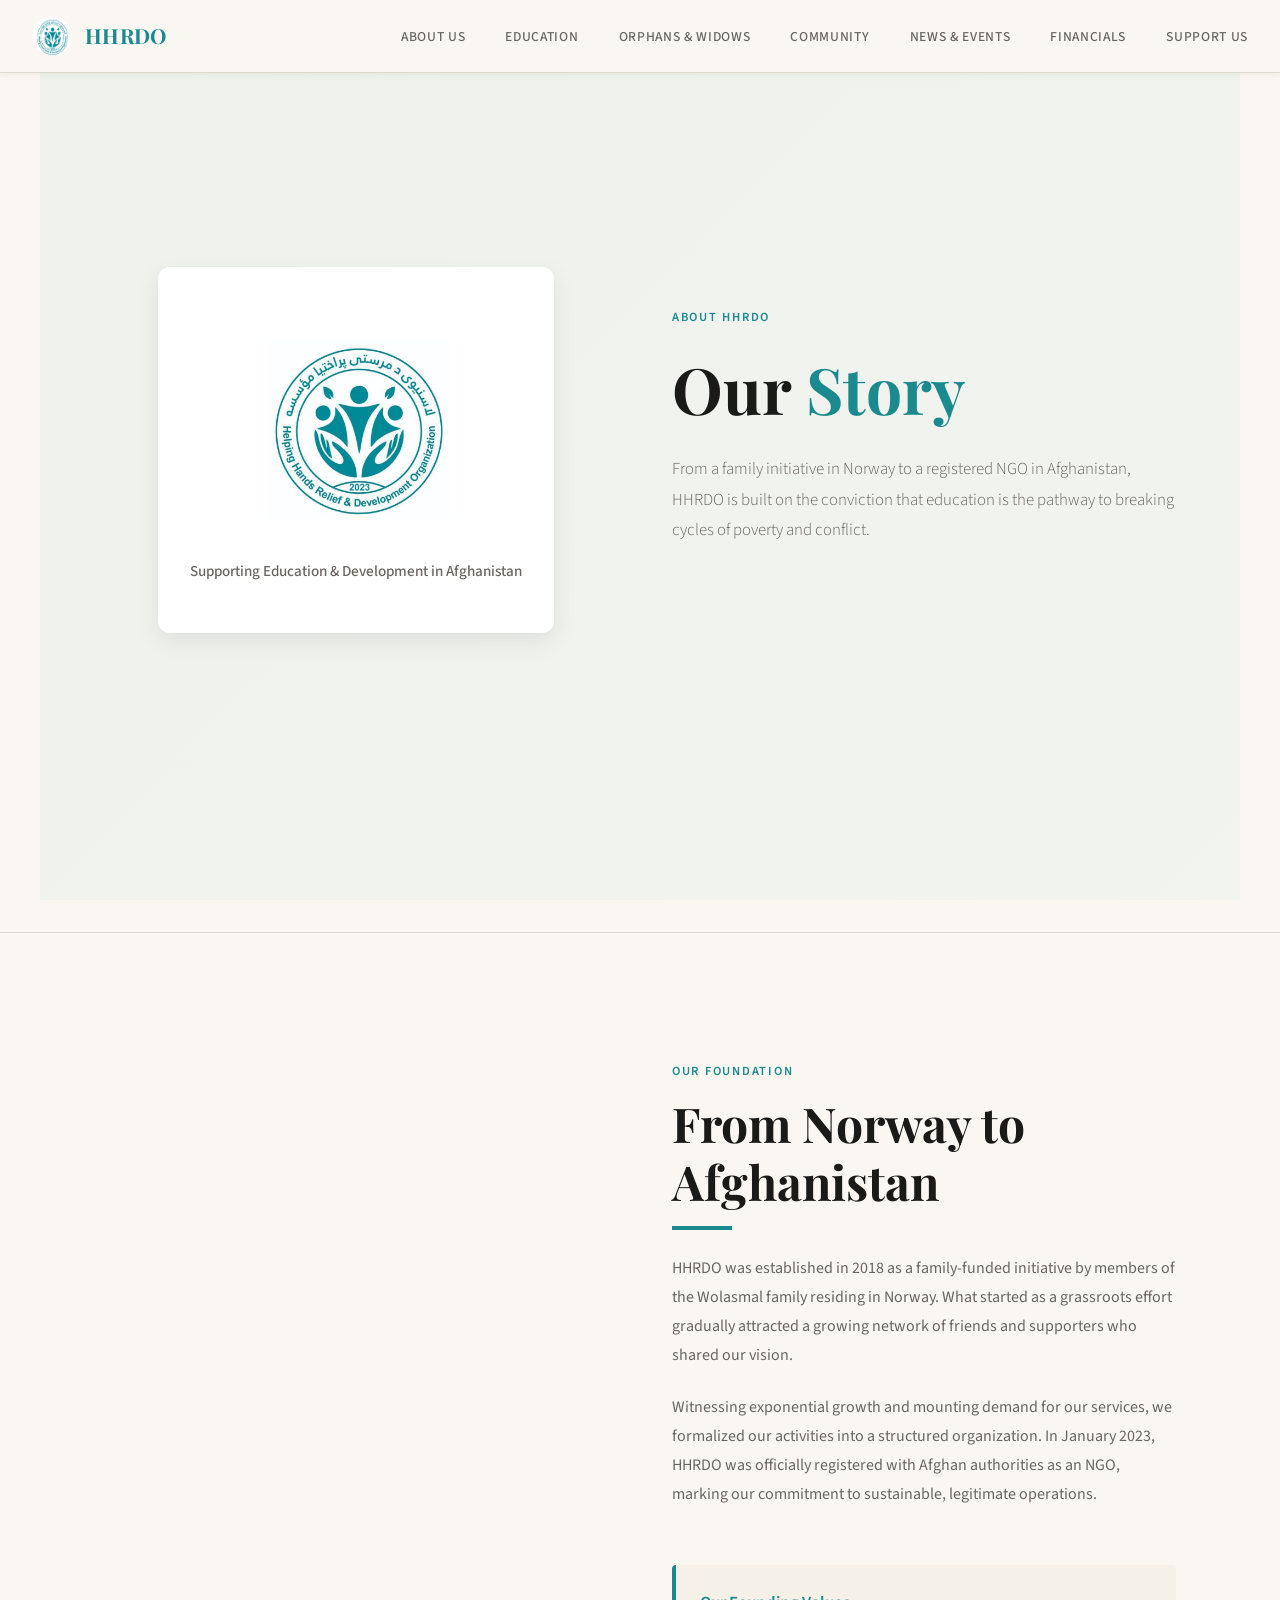
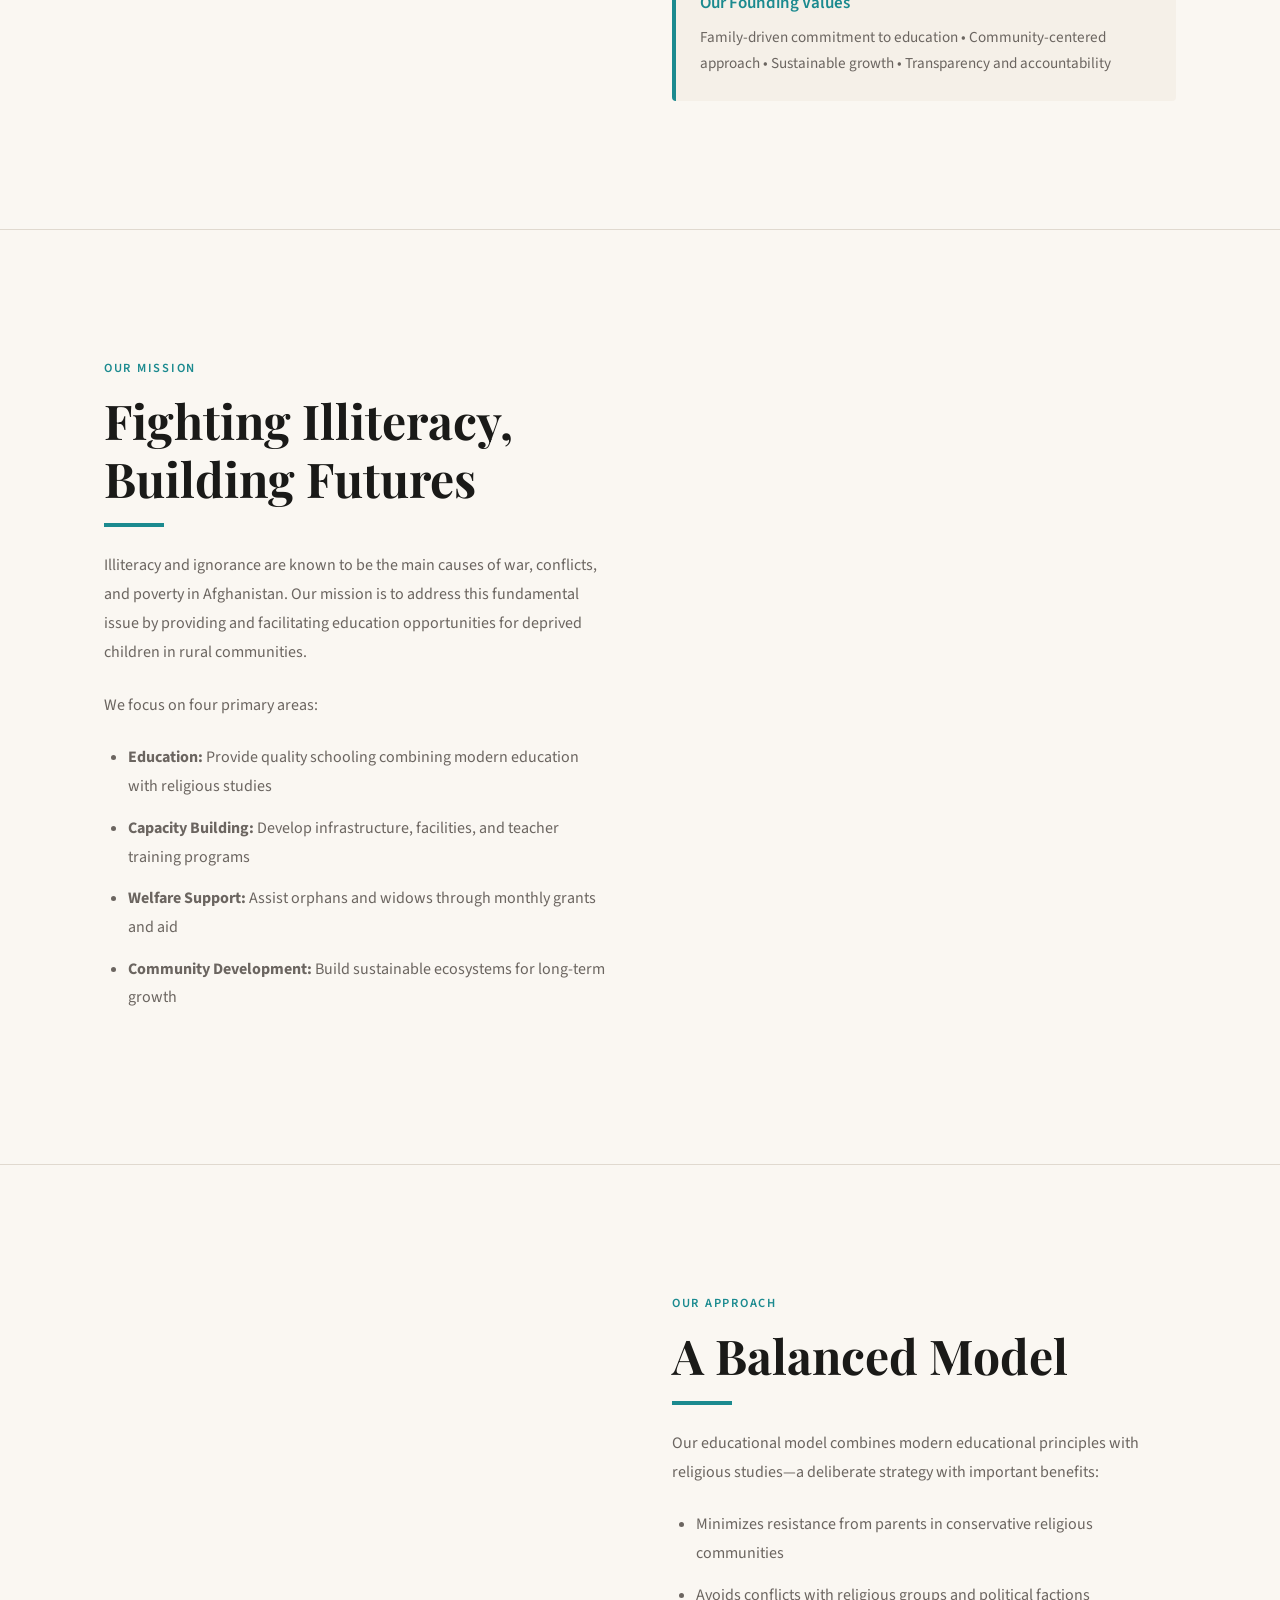
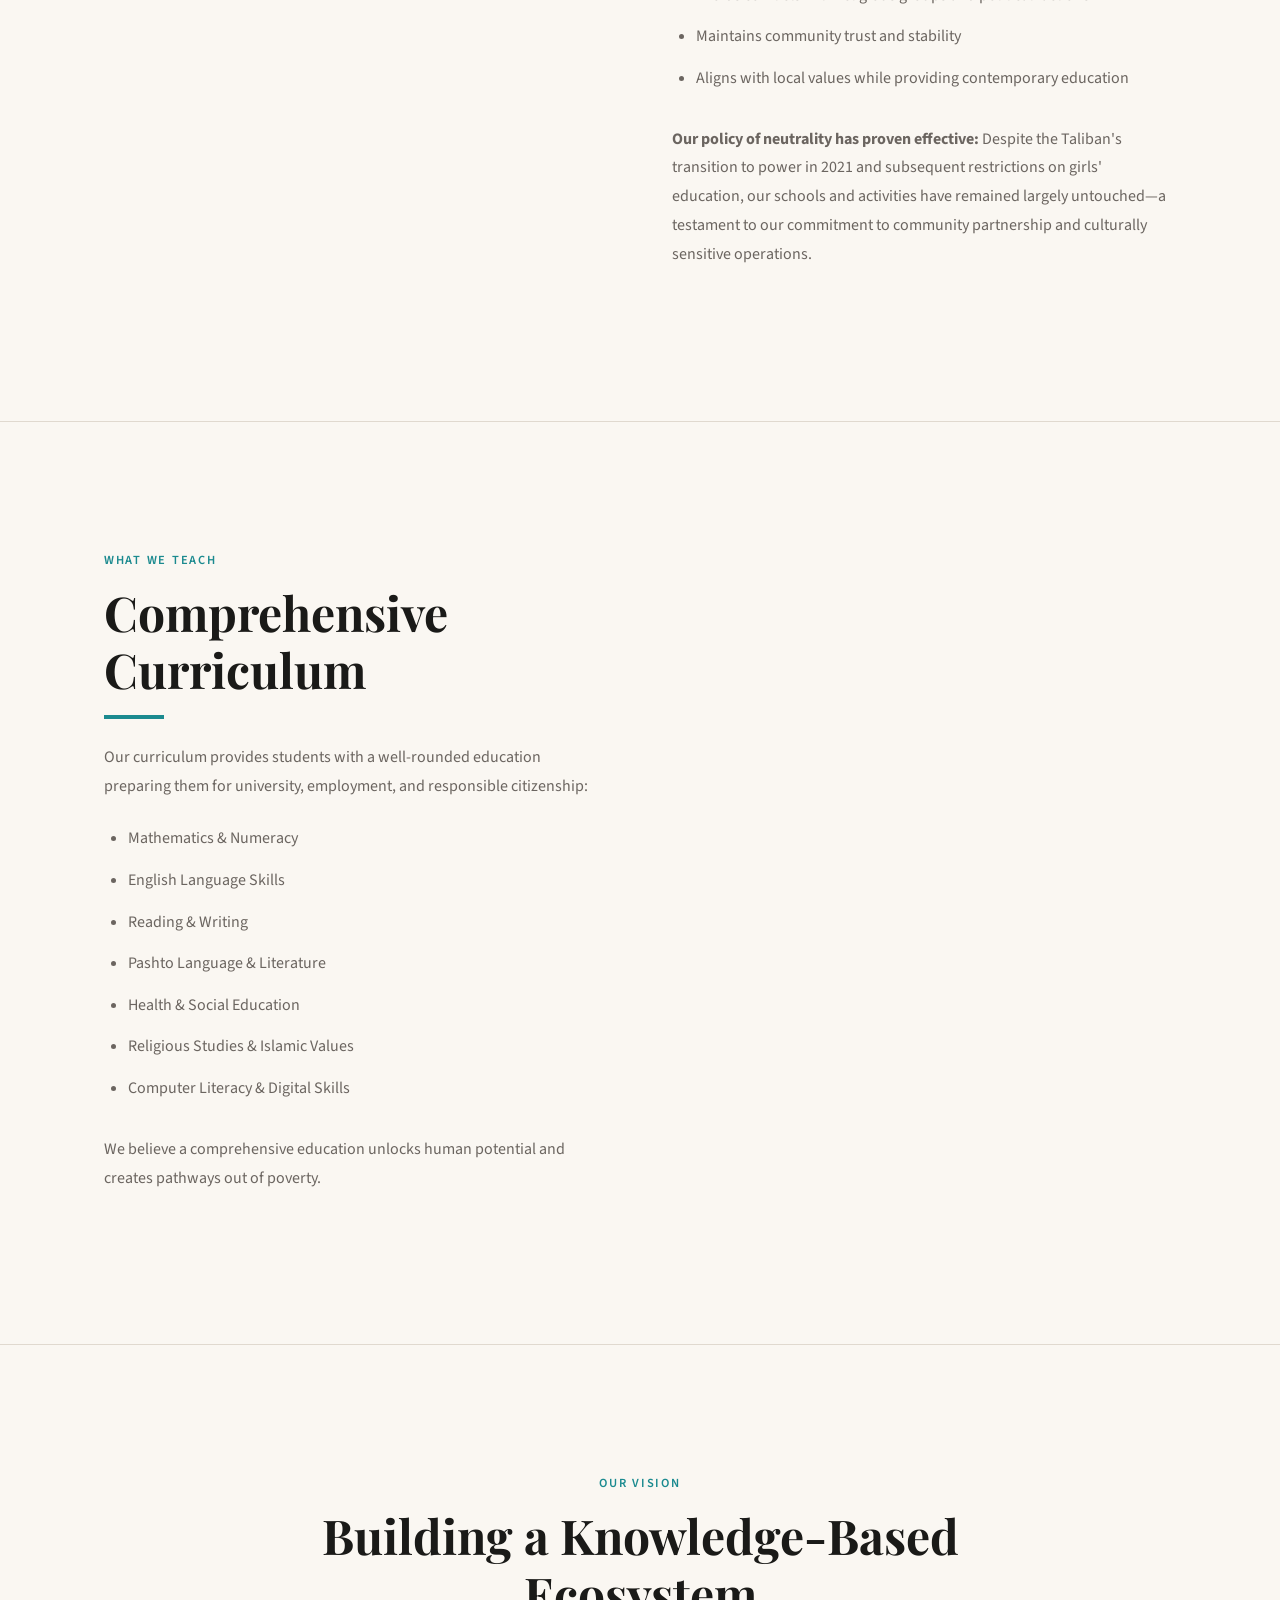
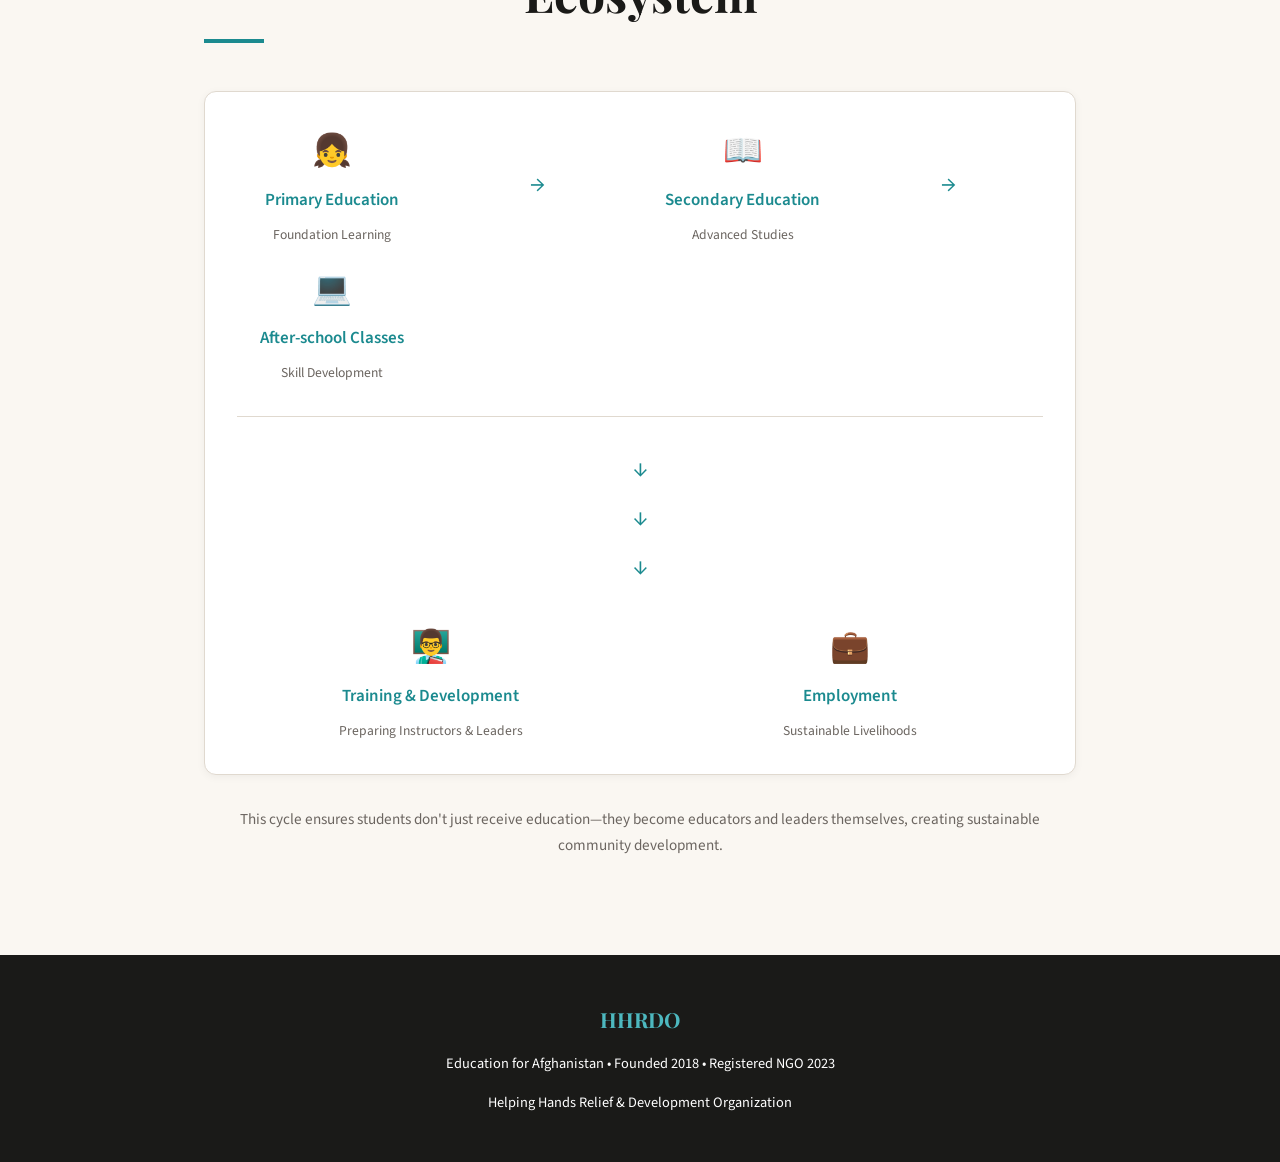
==== about.html @ 04d2e7b1 "Complete HHRDO website: 7 pages, responsive design, teal branding - Multi-page website with 8 HTML p" ====
<!DOCTYPE html>
<html lang="en">
<head>
  <meta charset="UTF-8">
  <meta name="viewport" content="width=device-width, initial-scale=1.0">
  <title>About Us - HHRDO</title>
  <link rel="preconnect" href="https://fonts.googleapis.com">
  <link href="https://fonts.googleapis.com/css2?family=Playfair+Display:wght@400;600;700&family=Source+Sans+3:wght@300;400;500;600&display=swap" rel="stylesheet">
  <link rel="stylesheet" href="css/style.css">
</head>
<body>

  <!-- NAVIGATION -->
  <nav>
    <a href="index.html" class="nav-logo">
      <img src="logo.png" alt="HHRDO Logo">
      <span>HHRDO</span>
    </a>
    <ul class="nav-menu">
      <li><a href="about.html">About Us</a></li>
      <li><a href="education.html">Education</a></li>
      <li><a href="orphans.html">Orphans & Widows</a></li>
      <li><a href="community.html">Community</a></li>
      <li><a href="news.html">News & Events</a></li>
      <li><a href="financials.html">Financials</a></li>
      <li><a href="support.html">Support Us</a></li>
    </ul>
    <button class="hamburger">
      <span></span>
      <span></span>
      <span></span>
    </button>
  </nav>

  <!-- HERO -->
  <section class="hero" style="padding-top: 80px;">
    <div class="hero-text">
      <p class="hero-eyebrow">About HHRDO</p>
      <h1 class="hero-title">Our <span>Story</span></h1>
      <p class="hero-desc">From a family initiative in Norway to a registered NGO in Afghanistan, HHRDO is built on the conviction that education is the pathway to breaking cycles of poverty and conflict.</p>
    </div>
    <div class="hero-image">
      <div class="hero-placeholder">
        <div class="logo-display">
          <img src="logo.png" alt="HHRDO Logo">
        </div>
        <p>Supporting Education & Development in Afghanistan</p>
      </div>
    </div>
  </section>

  <hr class="divider">

  <!-- FOUNDING -->
  <section>
    <div class="hero-text">
      <p class="section-label">Our Foundation</p>
      <h2 class="section-title">From Norway to Afghanistan</h2>
      <p class="section-body">
        HHRDO was established in 2018 as a family-funded initiative by members of the Wolasmal family residing in Norway. What started as a grassroots effort gradually attracted a growing network of friends and supporters who shared our vision.
      </p>
      <p class="section-body">
        Witnessing exponential growth and mounting demand for our services, we formalized our activities into a structured organization. In January 2023, HHRDO was officially registered with Afghan authorities as an NGO, marking our commitment to sustainable, legitimate operations.
      </p>
      <div style="margin-top: 2rem; padding: 1.5rem; background: var(--sand); border-left: 4px solid var(--teal); border-radius: 4px;">
        <p style="font-weight: 600; color: var(--teal); margin-bottom: 0.5rem;">Our Founding Values</p>
        <p style="font-size: 0.95rem; color: var(--muted);">Family-driven commitment to education • Community-centered approach • Sustainable growth • Transparency and accountability</p>
      </div>
    </div>
    <div></div>
  </section>

  <hr class="divider">

  <!-- MISSION -->
  <section>
    <div></div>
    <div>
      <p class="section-label">Our Mission</p>
      <h2 class="section-title">Fighting Illiteracy, Building Futures</h2>
      <p class="section-body">
        Illiteracy and ignorance are known to be the main causes of war, conflicts, and poverty in Afghanistan. Our mission is to address this fundamental issue by providing and facilitating education opportunities for deprived children in rural communities.
      </p>
      <p class="section-body">
        We focus on four primary areas:
      </p>
      <ul class="section-body">
        <li><strong>Education:</strong> Provide quality schooling combining modern education with religious studies</li>
        <li><strong>Capacity Building:</strong> Develop infrastructure, facilities, and teacher training programs</li>
        <li><strong>Welfare Support:</strong> Assist orphans and widows through monthly grants and aid</li>
        <li><strong>Community Development:</strong> Build sustainable ecosystems for long-term growth</li>
      </ul>
    </div>
  </section>

  <hr class="divider">

  <!-- EDUCATIONAL MODEL -->
  <section>
    <div>
      <p class="section-label">Our Approach</p>
      <h2 class="section-title">A Balanced Model</h2>
      <p class="section-body">
        Our educational model combines modern educational principles with religious studies—a deliberate strategy with important benefits:
      </p>
      <ul class="section-body">
        <li>Minimizes resistance from parents in conservative religious communities</li>
        <li>Avoids conflicts with religious groups and political factions</li>
        <li>Maintains community trust and stability</li>
        <li>Aligns with local values while providing contemporary education</li>
      </ul>
      <p class="section-body" style="margin-top: 2rem;">
        <strong>Our policy of neutrality has proven effective:</strong> Despite the Taliban's transition to power in 2021 and subsequent restrictions on girls' education, our schools and activities have remained largely untouched—a testament to our commitment to community partnership and culturally sensitive operations.
      </p>
    </div>
    <div></div>
  </section>

  <hr class="divider">

  <!-- CURRICULUM -->
  <section>
    <div></div>
    <div>
      <p class="section-label">What We Teach</p>
      <h2 class="section-title">Comprehensive Curriculum</h2>
      <p class="section-body">
        Our curriculum provides students with a well-rounded education preparing them for university, employment, and responsible citizenship:
      </p>
      <ul class="section-body">
        <li>Mathematics & Numeracy</li>
        <li>English Language Skills</li>
        <li>Reading & Writing</li>
        <li>Pashto Language & Literature</li>
        <li>Health & Social Education</li>
        <li>Religious Studies & Islamic Values</li>
        <li>Computer Literacy & Digital Skills</li>
      </ul>
      <p class="section-body" style="margin-top: 2rem;">
        We believe a comprehensive education unlocks human potential and creates pathways out of poverty.
      </p>
    </div>
  </section>

  <hr class="divider">

  <!-- KNOWLEDGE-BASED ECOSYSTEM -->
  <section style="display: block; padding: 6rem 4rem; max-width: 1000px; margin: 0 auto;">
    <div style="text-align: center; margin-bottom: 3rem;">
      <p class="section-label text-center">Our Vision</p>
      <h2 class="section-title text-center">Building a Knowledge-Based Ecosystem</h2>
    </div>
    <div style="background: white; padding: 2rem; border-radius: 12px; border: 1px solid var(--line); box-shadow: 0 2px 8px rgba(0,0,0,0.05);">
      <div style="display: grid; grid-template-columns: repeat(auto-fit, minmax(160px, 1fr)); gap: 1rem; text-align: center;">
        <div>
          <div style="font-size: 2rem; margin-bottom: 0.5rem;">👧</div>
          <div style="font-weight: 600; color: var(--teal); margin-bottom: 0.5rem;">Primary Education</div>
          <div style="font-size: 0.85rem; color: var(--muted);">Foundation Learning</div>
        </div>
        <div style="display: flex; align-items: center; justify-content: center; font-size: 1.5rem; color: var(--teal);">→</div>
        <div>
          <div style="font-size: 2rem; margin-bottom: 0.5rem;">📖</div>
          <div style="font-weight: 600; color: var(--teal); margin-bottom: 0.5rem;">Secondary Education</div>
          <div style="font-size: 0.85rem; color: var(--muted);">Advanced Studies</div>
        </div>
        <div style="display: flex; align-items: center; justify-content: center; font-size: 1.5rem; color: var(--teal);">→</div>
        <div>
          <div style="font-size: 2rem; margin-bottom: 0.5rem;">💻</div>
          <div style="font-weight: 600; color: var(--teal); margin-bottom: 0.5rem;">After-school Classes</div>
          <div style="font-size: 0.85rem; color: var(--muted);">Skill Development</div>
        </div>
      </div>
      <div style="text-align: center; margin-top: 2rem; padding-top: 2rem; border-top: 1px solid var(--line);">
        <div style="display: inline-block;">
          <div style="font-size: 1.5rem; color: var(--teal);">↓</div>
          <div style="font-size: 1.5rem; margin-top: 0.5rem; color: var(--teal);">↓</div>
          <div style="font-size: 1.5rem; margin-top: 0.5rem; color: var(--teal);">↓</div>
        </div>
      </div>
      <div style="display: grid; grid-template-columns: 1fr 1fr; gap: 2rem; margin-top: 2rem;">
        <div style="text-align: center;">
          <div style="font-size: 2rem; margin-bottom: 0.5rem;">👨‍🏫</div>
          <div style="font-weight: 600; color: var(--teal); margin-bottom: 0.5rem;">Training & Development</div>
          <div style="font-size: 0.85rem; color: var(--muted);">Preparing Instructors & Leaders</div>
        </div>
        <div style="text-align: center;">
          <div style="font-size: 2rem; margin-bottom: 0.5rem;">💼</div>
          <div style="font-weight: 600; color: var(--teal); margin-bottom: 0.5rem;">Employment</div>
          <div style="font-size: 0.85rem; color: var(--muted);">Sustainable Livelihoods</div>
        </div>
      </div>
    </div>
    <p style="text-align: center; margin-top: 2rem; color: var(--muted); font-size: 0.95rem;">
      This cycle ensures students don't just receive education—they become educators and leaders themselves, creating sustainable community development.
    </p>
  </section>

  <!-- FOOTER -->
  <footer>
    <span class="footer-logo">HHRDO</span>
    <span>Education for Afghanistan • Founded 2018 • Registered NGO 2023</span>
    <span>Helping Hands Relief & Development Organization</span>
  </footer>

  <script src="js/main.js"></script>

</body>
</html>
---- css/style.css ----
*, *::before, *::after {
  box-sizing: border-box;
  margin: 0;
  padding: 0;
}

:root {
  --teal: #1b8a8f;
  --light-teal: #4db8bf;
  --cream: #faf7f2;
  --sand: #f5f0e8;
  --ink: #1a1a18;
  --muted: #6b6560;
  --line: #e0d9cf;
}

html {
  scroll-behavior: smooth;
}

body {
  font-family: 'Source Sans 3', sans-serif;
  background: var(--cream);
  color: var(--ink);
  font-size: 17px;
  line-height: 1.7;
}

/* ════════════════════════════════════════ NAV ════════════════════════════════════════ */
nav {
  position: fixed;
  top: 0;
  left: 0;
  right: 0;
  z-index: 100;
  display: flex;
  justify-content: space-between;
  align-items: center;
  padding: 1rem 2rem;
  background: rgba(250, 247, 242, 0.98);
  backdrop-filter: blur(8px);
  border-bottom: 1px solid var(--line);
  box-shadow: 0 2px 8px rgba(0, 0, 0, 0.05);
}

.nav-logo {
  display: flex;
  align-items: center;
  gap: 0.8rem;
  font-family: 'Playfair Display', serif;
  font-size: 1.3rem;
  font-weight: 700;
  letter-spacing: 0.02em;
  color: var(--teal);
  text-decoration: none;
}

.nav-logo img {
  width: 40px;
  height: 40px;
  border-radius: 50%;
}

.nav-menu {
  display: flex;
  gap: 2.5rem;
  list-style: none;
  align-items: center;
}

.nav-menu a {
  font-size: 0.85rem;
  font-weight: 500;
  letter-spacing: 0.05em;
  text-transform: uppercase;
  color: var(--muted);
  text-decoration: none;
  transition: color 0.3s ease;
  position: relative;
}

.nav-menu a:hover,
.nav-menu a.active {
  color: var(--teal);
}

.nav-menu a::after {
  content: '';
  position: absolute;
  bottom: -4px;
  left: 0;
  width: 0;
  height: 2px;
  background: var(--teal);
  transition: width 0.3s ease;
}

.nav-menu a:hover::after,
.nav-menu a.active::after {
  width: 100%;
}

.hamburger {
  display: none;
  flex-direction: column;
  gap: 6px;
  cursor: pointer;
  background: none;
  border: none;
}

.hamburger span {
  width: 24px;
  height: 2px;
  background: var(--ink);
  transition: all 0.3s ease;
}

.hamburger.active span:nth-child(1) {
  transform: rotate(45deg) translate(10px, 10px);
}

.hamburger.active span:nth-child(2) {
  opacity: 0;
}

.hamburger.active span:nth-child(3) {
  transform: rotate(-45deg) translate(7px, -7px);
}

/* ════════════════════════════════════════ HERO ════════════════════════════════════════ */
.hero {
  min-height: 100vh;
  display: grid;
  grid-template-columns: 1fr 1fr;
  padding-top: 80px;
  background: linear-gradient(135deg, rgba(27, 138, 143, 0.05) 0%, rgba(77, 184, 191, 0.05) 100%);
  align-items: center;
  gap: 4rem;
  padding: 80px 4rem;
}

.hero-text {
  display: flex;
  flex-direction: column;
  justify-content: center;
  animation: fadeUp 0.8s ease both;
}

.hero-eyebrow {
  font-size: 0.78rem;
  font-weight: 600;
  letter-spacing: 0.14em;
  text-transform: uppercase;
  color: var(--teal);
  margin-bottom: 1.5rem;
}

.hero-title {
  font-family: 'Playfair Display', serif;
  font-size: clamp(2.4rem, 5vw, 4rem);
  line-height: 1.15;
  font-weight: 700;
  margin-bottom: 1.8rem;
  color: var(--ink);
}

.hero-title span {
  color: var(--teal);
}

.hero-desc {
  font-size: 1.05rem;
  color: var(--muted);
  max-width: 550px;
  margin-bottom: 3rem;
  font-weight: 300;
  line-height: 1.8;
}

.hero-stats {
  display: flex;
  gap: 3rem;
  flex-wrap: wrap;
}

.stat-item {
  display: flex;
  flex-direction: column;
  gap: 0.5rem;
}

.stat-num {
  font-size: 2.2rem;
  font-weight: 700;
  color: var(--teal);
  font-family: 'Playfair Display', serif;
}

.stat-label {
  font-size: 0.85rem;
  font-weight: 500;
  text-transform: uppercase;
  letter-spacing: 0.05em;
  color: var(--muted);
}

.hero-image {
  display: flex;
  flex-direction: column;
  align-items: center;
  justify-content: center;
  gap: 2rem;
  position: relative;
}

.hero-placeholder {
  background: white;
  border-radius: 12px;
  padding: 3rem 2rem;
  text-align: center;
  box-shadow: 0 8px 24px rgba(0, 0, 0, 0.08);
  display: flex;
  flex-direction: column;
  align-items: center;
  gap: 1.5rem;
  animation: slideUp 0.8s ease both 0.2s;
}

.logo-display {
  width: 220px;
  height: 220px;
  display: flex;
  align-items: center;
  justify-content: center;
}

.logo-display img {
  width: 100%;
  height: 100%;
  object-fit: contain;
}

.hero-placeholder p {
  color: var(--muted);
  font-size: 0.95rem;
  font-weight: 500;
}

.hero-badge {
  background: var(--teal);
  color: white;
  padding: 1.2rem 1.8rem;
  border-radius: 8px;
  text-align: center;
  font-size: 0.9rem;
  line-height: 1.6;
  max-width: 280px;
  animation: slideUp 0.8s ease both 0.4s;
}

.hero-badge strong {
  display: block;
  font-size: 1.1rem;
  margin-bottom: 0.3rem;
}

/* ════════════════════════════════════════ SECTIONS ════════════════════════════════════════ */
section {
  padding: 6rem 4rem;
  max-width: 1200px;
  margin: 0 auto;
  display: grid;
  grid-template-columns: 1fr 1fr;
  gap: 4rem;
  align-items: start;
}

section:nth-child(odd) {
  grid-template-columns: 1fr 1fr;
}

section:nth-child(even) {
  grid-template-columns: 1fr 1fr;
  direction: rtl;
}

section:nth-child(even) > * {
  direction: ltr;
}

.section-label {
  font-size: 0.78rem;
  font-weight: 600;
  letter-spacing: 0.14em;
  text-transform: uppercase;
  color: var(--teal);
  margin-bottom: 0.8rem;
}

.section-title {
  font-family: 'Playfair Display', serif;
  font-size: clamp(2rem, 4vw, 3rem);
  font-weight: 700;
  line-height: 1.2;
  margin-bottom: 1.5rem;
  color: var(--ink);
}

.section-title::after {
  content: '';
  display: block;
  width: 60px;
  height: 4px;
  background: var(--teal);
  margin-top: 1rem;
}

.section-body {
  font-size: 1rem;
  color: var(--muted);
  line-height: 1.8;
  margin-bottom: 1.5rem;
}

.section-body li {
  margin-left: 1.5rem;
  margin-bottom: 0.8rem;
}

/* ════════════════════════════════════════ CARDS ════════════════════════════════════════ */
.impact-grid {
  display: grid;
  grid-template-columns: repeat(auto-fit, minmax(280px, 1fr));
  gap: 2rem;
  margin-top: 3rem;
}

.impact-card {
  background: white;
  border-radius: 12px;
  padding: 2.5rem 2rem;
  text-align: center;
  border: 1px solid var(--line);
  transition: all 0.3s ease;
}

.impact-card:hover {
  transform: translateY(-8px);
  box-shadow: 0 12px 32px rgba(0, 0, 0, 0.12);
  border-color: var(--teal);
}

.impact-icon {
  font-size: 2.5rem;
  margin-bottom: 1rem;
  display: block;
}

.impact-number {
  font-size: 2.8rem;
  font-weight: 700;
  color: var(--teal);
  font-family: 'Playfair Display', serif;
  margin-bottom: 0.5rem;
}

.impact-title {
  font-size: 1.1rem;
  font-weight: 600;
  color: var(--ink);
  margin-bottom: 0.8rem;
}

.impact-text {
  font-size: 0.95rem;
  color: var(--muted);
  line-height: 1.7;
}

/* ════════════════════════════════════════ GALLERY ════════════════════════════════════════ */
.gallery-grid {
  display: grid;
  grid-template-columns: repeat(auto-fit, minmax(200px, 1fr));
  gap: 1.5rem;
  margin-top: 2rem;
}

.gallery-item {
  aspect-ratio: 1;
  background: linear-gradient(135deg, var(--light-teal), var(--teal));
  border-radius: 12px;
  display: flex;
  align-items: flex-end;
  justify-content: center;
  padding: 1.5rem;
  color: white;
  text-align: center;
  font-weight: 600;
  box-shadow: 0 4px 16px rgba(27, 138, 143, 0.15);
  transition: transform 0.3s ease;
  min-height: 220px;
}

.gallery-item.tall {
  grid-column: span 1;
  grid-row: span 2;
}

.gallery-item:hover {
  transform: scale(1.05);
}

/* ════════════════════════════════════════ BUTTONS ════════════════════════════════════════ */
.btn-primary,
.btn-secondary {
  display: inline-block;
  padding: 1rem 2.5rem;
  border-radius: 8px;
  font-size: 0.95rem;
  font-weight: 600;
  letter-spacing: 0.05em;
  text-transform: uppercase;
  text-decoration: none;
  transition: all 0.3s ease;
  border: 2px solid transparent;
  cursor: pointer;
  margin-right: 1rem;
  margin-top: 0.5rem;
}

.btn-primary {
  background: var(--teal);
  color: white;
}

.btn-primary:hover {
  background: #145558;
  transform: translateY(-2px);
  box-shadow: 0 8px 20px rgba(27, 138, 143, 0.3);
}

.btn-secondary {
  background: transparent;
  color: var(--teal);
  border-color: var(--teal);
}

.btn-secondary:hover {
  background: var(--teal);
  color: white;
}

/* ════════════════════════════════════════ CTA SECTION ════════════════════════════════════════ */
#cta {
  background: linear-gradient(135deg, var(--teal), var(--light-teal));
  color: white;
  padding: 4rem;
  border-radius: 16px;
  text-align: center;
  grid-column: 1 / -1;
}

#cta .section-label {
  color: rgba(255, 255, 255, 0.8);
}

#cta .section-title,
#cta .section-body {
  color: white;
}

#cta .section-title::after {
  background: rgba(255, 255, 255, 0.5);
  margin-left: auto;
  margin-right: auto;
}

#cta .btn-primary {
  background: white;
  color: var(--teal);
}

#cta .btn-primary:hover {
  background: var(--cream);
}

/* ════════════════════════════════════════ TABLE ════════════════════════════════════════ */
table {
  width: 100%;
  border-collapse: collapse;
  margin: 2rem 0;
  background: white;
  border-radius: 8px;
  overflow: hidden;
  box-shadow: 0 2px 8px rgba(0, 0, 0, 0.05);
}

thead {
  background: var(--teal);
  color: white;
}

th, td {
  padding: 1rem 1.5rem;
  text-align: left;
  border-bottom: 1px solid var(--line);
  font-size: 0.95rem;
}

thead th {
  font-weight: 600;
  border: none;
}

tbody tr:hover {
  background: var(--sand);
}

tbody tr:last-child td {
  border-bottom: none;
}

/* ════════════════════════════════════════ CHARTS ════════════════════════════════════════ */
.chart-container {
  background: white;
  padding: 2rem;
  border-radius: 12px;
  box-shadow: 0 2px 8px rgba(0, 0, 0, 0.05);
  margin: 2rem 0;
}

.pie-chart {
  width: 200px;
  height: 200px;
  border-radius: 50%;
  background: conic-gradient(
    var(--teal) 0deg 244.8deg,
    var(--light-teal) 244.8deg 366deg,
    #7cb8c3 366deg 427.2deg,
    #d4a574 427.2deg 360deg
  );
  margin: 2rem auto;
  box-shadow: 0 4px 12px rgba(0, 0, 0, 0.1);
}

.chart-legend {
  display: grid;
  grid-template-columns: repeat(auto-fit, minmax(150px, 1fr));
  gap: 1.5rem;
  margin-top: 2rem;
  font-size: 0.9rem;
}

.legend-item {
  display: flex;
  align-items: center;
  gap: 0.8rem;
}

.legend-color {
  width: 24px;
  height: 24px;
  border-radius: 4px;
}

/* ════════════════════════════════════════ FOOTER ════════════════════════════════════════ */
footer {
  background: var(--ink);
  color: white;
  padding: 3rem 2rem;
  text-align: center;
  display: flex;
  flex-direction: column;
  gap: 1rem;
  font-size: 0.9rem;
  line-height: 1.6;
}

.footer-logo {
  font-family: 'Playfair Display', serif;
  font-size: 1.3rem;
  font-weight: 700;
  color: var(--light-teal);
}

/* ════════════════════════════════════════ DIVIDER ════════════════════════════════════════ */
.divider {
  border: none;
  height: 1px;
  background: var(--line);
  margin: 2rem 0;
}

/* ════════════════════════════════════════ UTILITY ════════════════════════════════════════ */
.text-center {
  text-align: center;
}

.mt-3 {
  margin-top: 3rem;
}

/* ════════════════════════════════════════ ANIMATIONS ════════════════════════════════════════ */
@keyframes fadeUp {
  from {
    opacity: 0;
    transform: translateY(30px);
  }
  to {
    opacity: 1;
    transform: translateY(0);
  }
}

@keyframes slideUp {
  from {
    opacity: 0;
    transform: translateY(20px);
  }
  to {
    opacity: 1;
    transform: translateY(0);
  }
}

/* ════════════════════════════════════════ RESPONSIVE ════════════════════════════════════════ */
@media (max-width: 768px) {
  nav {
    padding: 1rem;
  }

  .nav-menu {
    position: absolute;
    top: 60px;
    left: 0;
    right: 0;
    flex-direction: column;
    gap: 0;
    background: white;
    border-bottom: 1px solid var(--line);
    max-height: 0;
    overflow: hidden;
    transition: max-height 0.3s ease;
    z-index: 99;
  }

  .nav-menu.active {
    max-height: 500px;
    padding: 1rem 0;
  }

  .nav-menu a {
    display: block;
    padding: 1rem 2rem;
    border-bottom: 1px solid var(--line);
  }

  .hamburger {
    display: flex;
  }

  .hero {
    grid-template-columns: 1fr;
    padding: 80px 1.5rem;
    gap: 2rem;
  }

  section {
    grid-template-columns: 1fr;
    gap: 2rem;
    padding: 3rem 1.5rem;
  }

  section:nth-child(even) {
    direction: ltr;
  }

  .section-title {
    font-size: 1.8rem;
  }

  .hero-stats {
    gap: 1.5rem;
  }

  .impact-grid {
    grid-template-columns: 1fr;
  }

  .gallery-grid {
    grid-template-columns: repeat(2, 1fr);
  }

  .gallery-item.tall {
    grid-column: span 1;
    grid-row: span 1;
  }

  table {
    font-size: 0.85rem;
  }

  th, td {
    padding: 0.8rem;
  }

  #cta {
    padding: 2rem;
  }
}

@media (max-width: 480px) {
  .hero {
    padding: 80px 1rem;
  }

  section {
    padding: 2rem 1rem;
  }

  .hero-title {
    font-size: 1.8rem;
  }

  .hero-stats {
    flex-direction: column;
    gap: 1.5rem;
  }

  .stat-num {
    font-size: 1.8rem;
  }

  .btn-primary,
  .btn-secondary {
    display: block;
    width: 100%;
    text-align: center;
    margin: 0.5rem 0;
  }

  .gallery-grid {
    grid-template-columns: 1fr;
  }

  .hero-placeholder {
    padding: 2rem 1rem;
  }
}
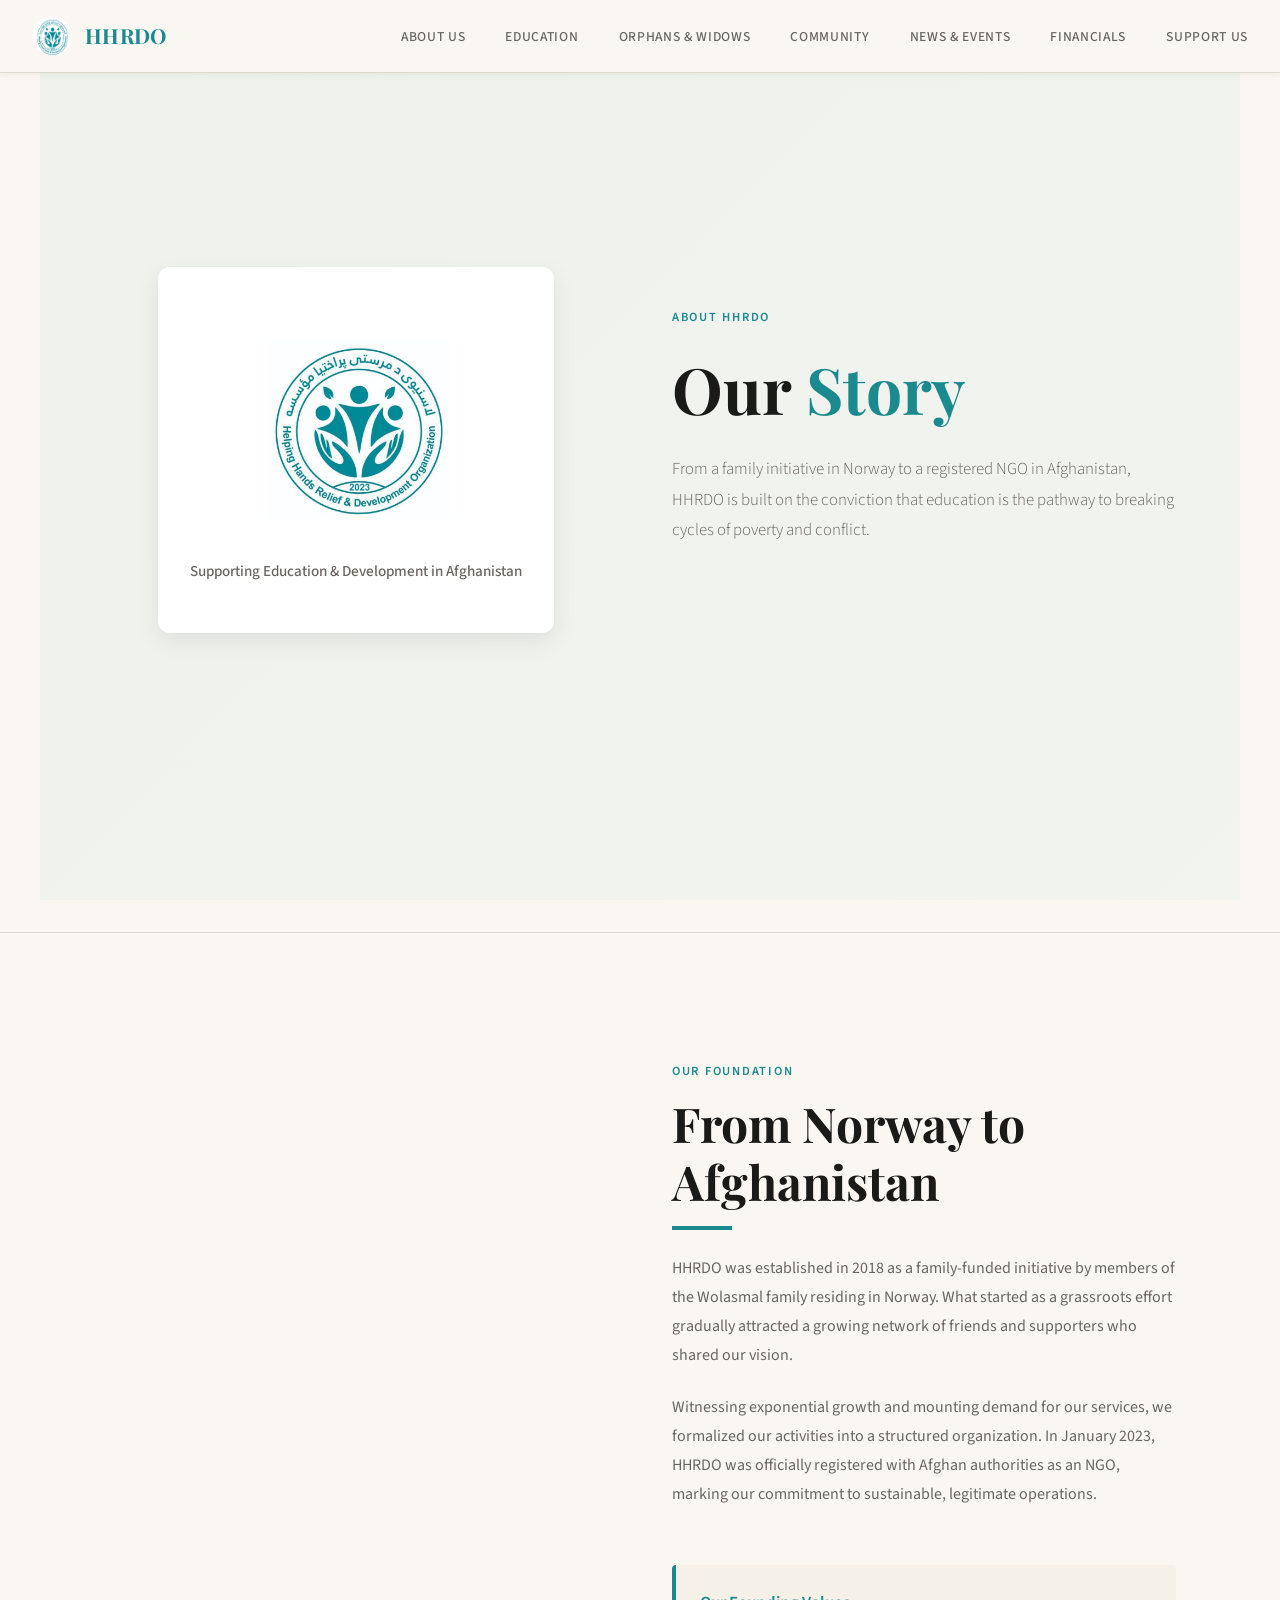
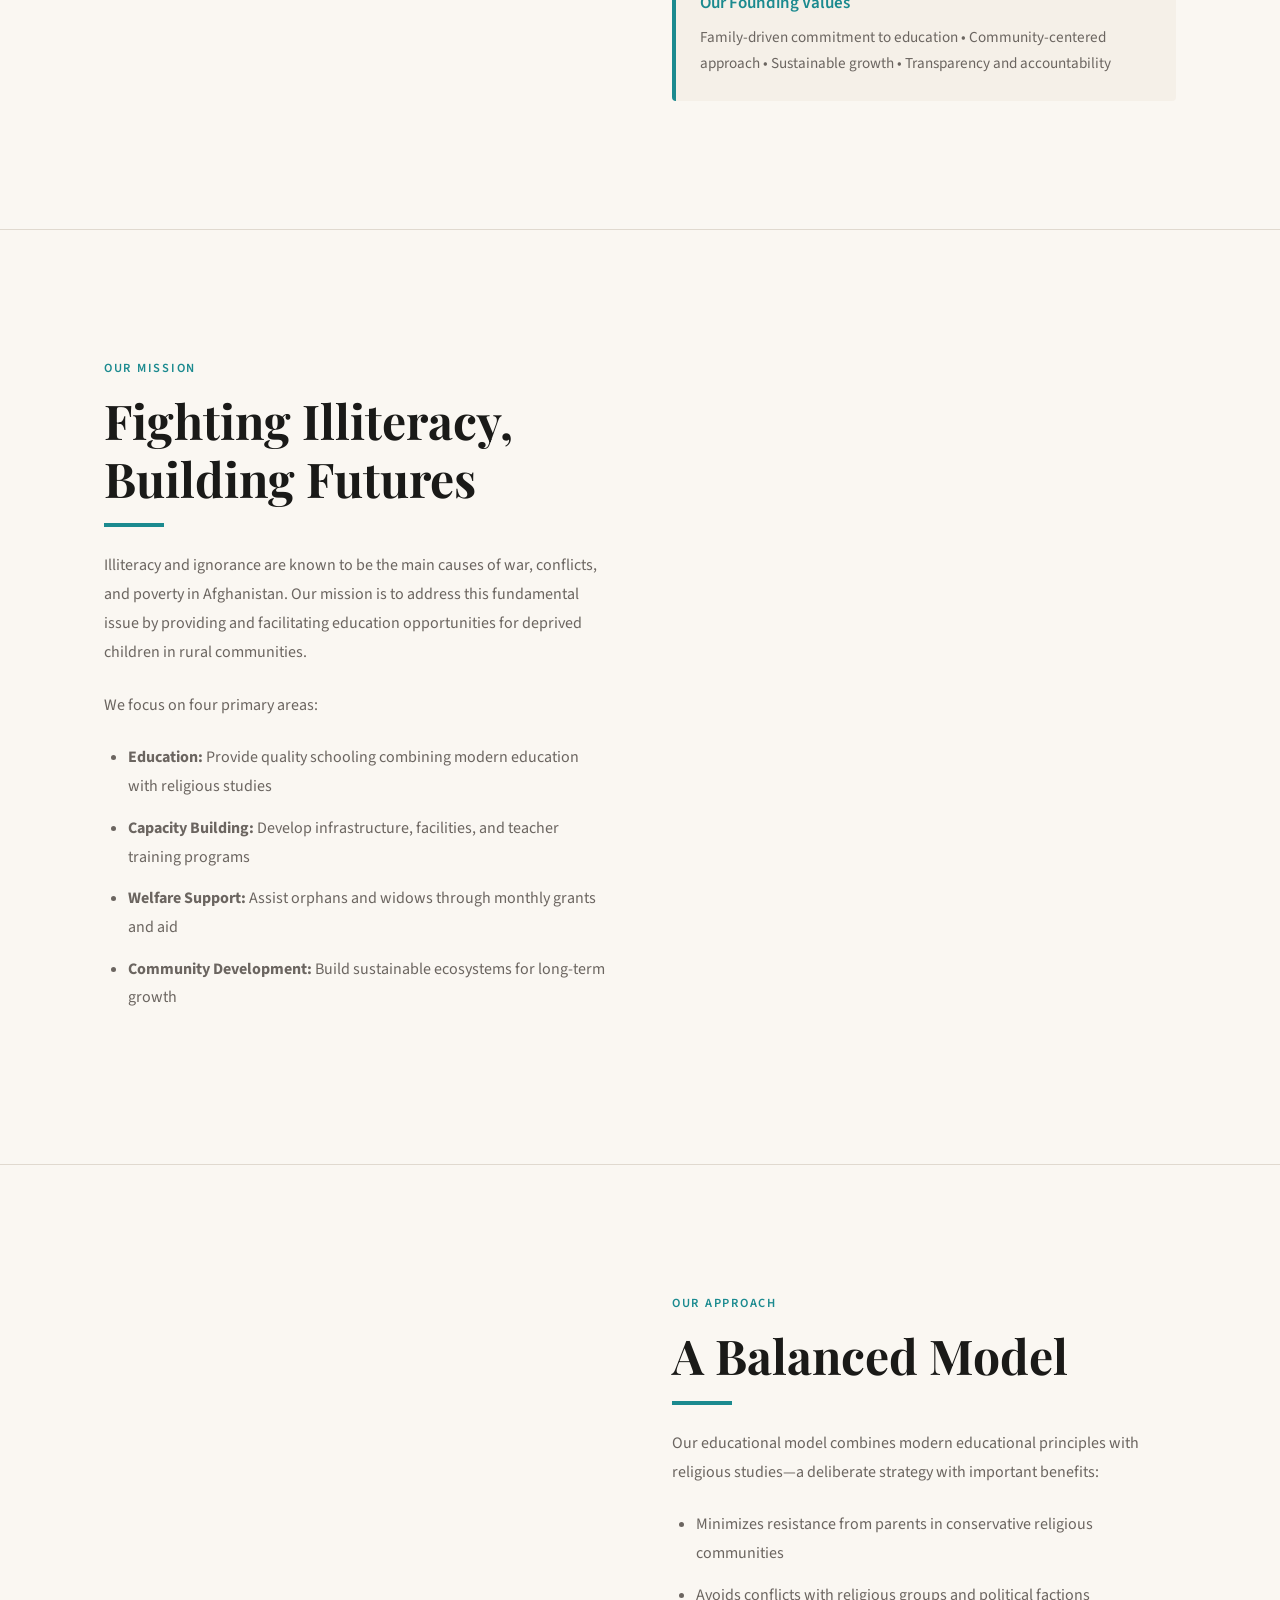
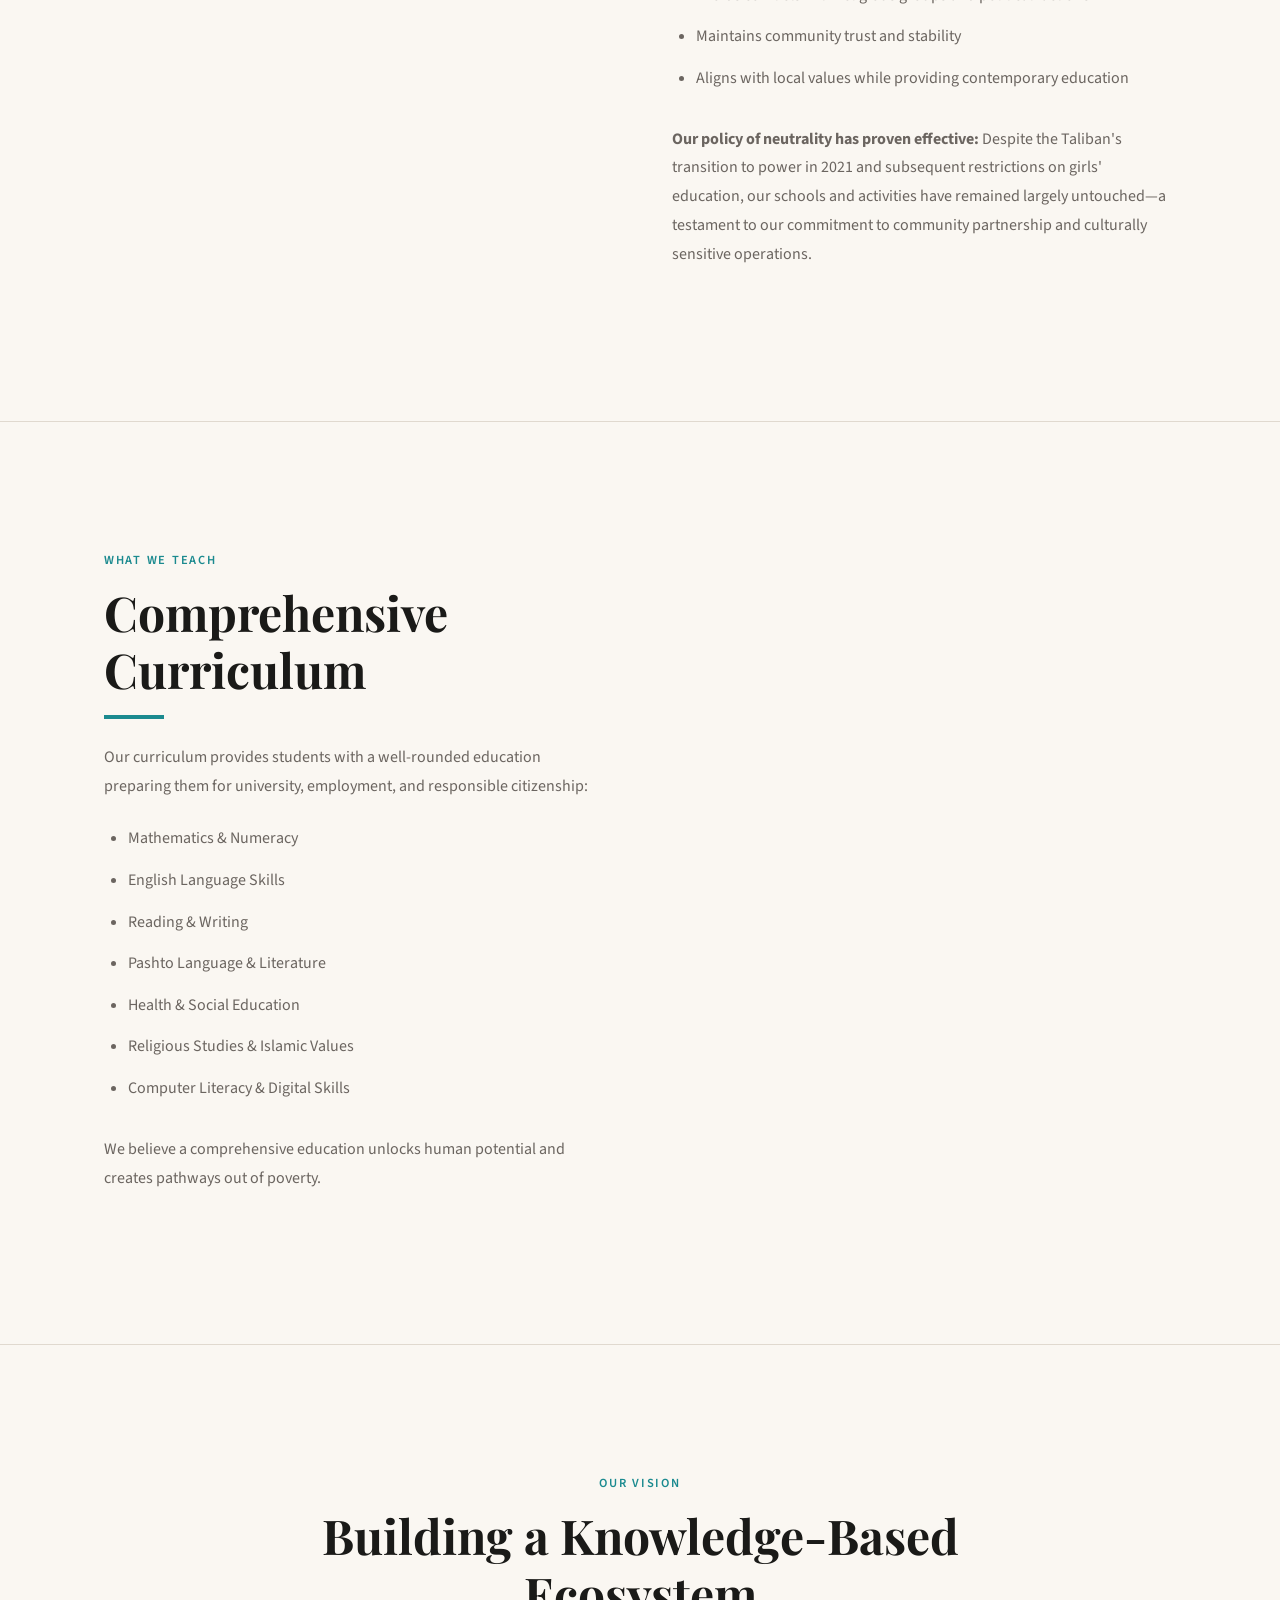
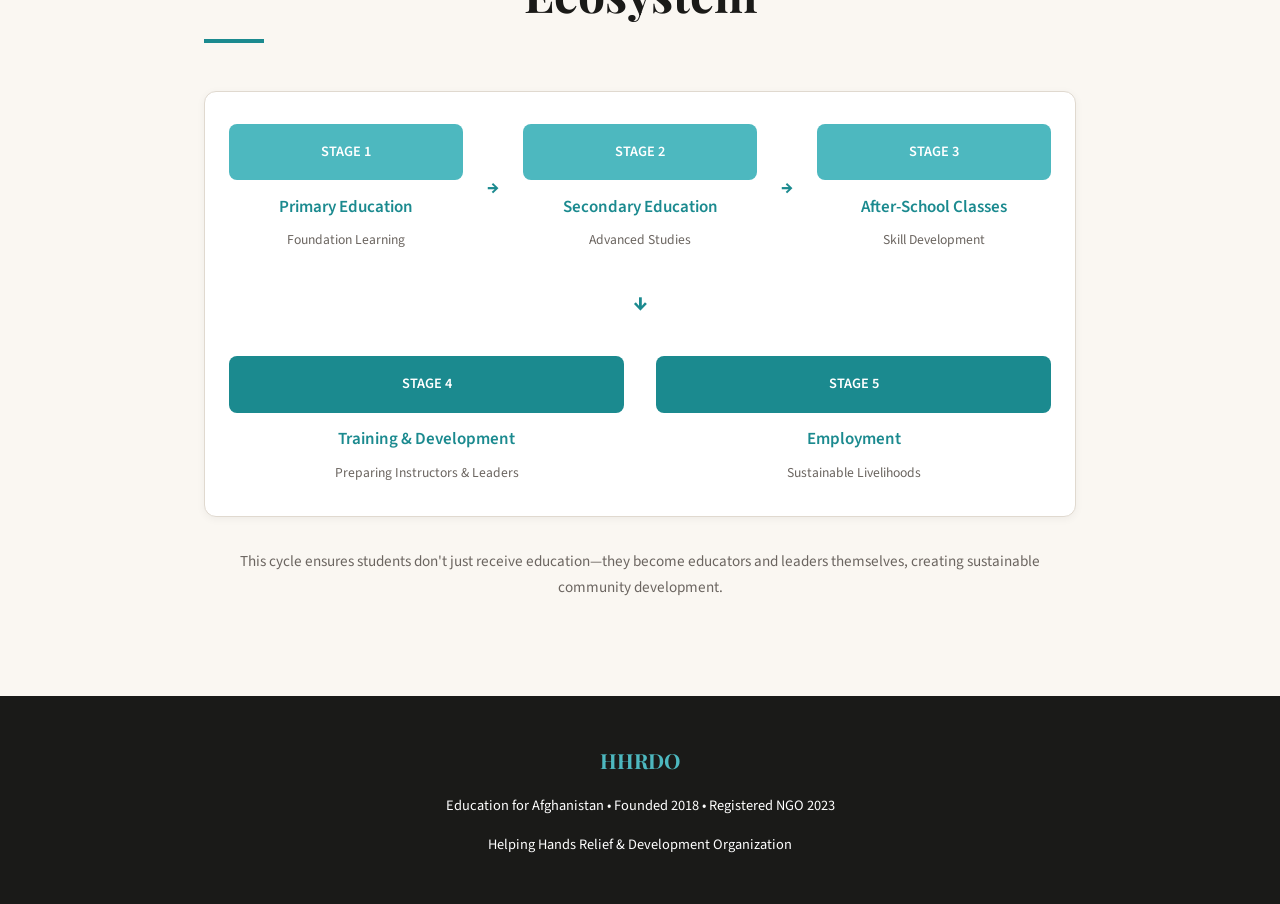
==== commit 3bbeaea9: "Remove emojis and fix ecosystem chart alignment - Replaced all emojis with styled text badges (EDUCA" ====
--- a/about.html
+++ b/about.html
@@ -150,43 +150,46 @@
       <p class="section-label text-center">Our Vision</p>
       <h2 class="section-title text-center">Building a Knowledge-Based Ecosystem</h2>
     </div>
-    <div style="background: white; padding: 2rem; border-radius: 12px; border: 1px solid var(--line); box-shadow: 0 2px 8px rgba(0,0,0,0.05);">
-      <div style="display: grid; grid-template-columns: repeat(auto-fit, minmax(160px, 1fr)); gap: 1rem; text-align: center;">
-        <div>
-          <div style="font-size: 2rem; margin-bottom: 0.5rem;">👧</div>
-          <div style="font-weight: 600; color: var(--teal); margin-bottom: 0.5rem;">Primary Education</div>
-          <div style="font-size: 0.85rem; color: var(--muted);">Foundation Learning</div>
-        </div>
-        <div style="display: flex; align-items: center; justify-content: center; font-size: 1.5rem; color: var(--teal);">→</div>
-        <div>
-          <div style="font-size: 2rem; margin-bottom: 0.5rem;">📖</div>
-          <div style="font-weight: 600; color: var(--teal); margin-bottom: 0.5rem;">Secondary Education</div>
-          <div style="font-size: 0.85rem; color: var(--muted);">Advanced Studies</div>
-        </div>
-        <div style="display: flex; align-items: center; justify-content: center; font-size: 1.5rem; color: var(--teal);">→</div>
-        <div>
-          <div style="font-size: 2rem; margin-bottom: 0.5rem;">💻</div>
-          <div style="font-weight: 600; color: var(--teal); margin-bottom: 0.5rem;">After-school Classes</div>
-          <div style="font-size: 0.85rem; color: var(--muted);">Skill Development</div>
-        </div>
-      </div>
-      <div style="text-align: center; margin-top: 2rem; padding-top: 2rem; border-top: 1px solid var(--line);">
-        <div style="display: inline-block;">
-          <div style="font-size: 1.5rem; color: var(--teal);">↓</div>
-          <div style="font-size: 1.5rem; margin-top: 0.5rem; color: var(--teal);">↓</div>
-          <div style="font-size: 1.5rem; margin-top: 0.5rem; color: var(--teal);">↓</div>
-        </div>
-      </div>
-      <div style="display: grid; grid-template-columns: 1fr 1fr; gap: 2rem; margin-top: 2rem;">
+    <div style="background: white; padding: 2rem 1.5rem; border-radius: 12px; border: 1px solid var(--line); box-shadow: 0 2px 8px rgba(0,0,0,0.05);">
+      <!-- Top Row: Primary → Secondary → After-school -->
+      <div style="display: flex; flex-direction: column; gap: 2rem;">
+        <div style="display: flex; flex-wrap: wrap; justify-content: center; align-items: center; gap: 1.5rem;">
+          <div style="text-align: center; flex: 1; min-width: 140px;">
+            <div style="background: var(--light-teal); color: white; padding: 1rem; border-radius: 8px; margin-bottom: 0.8rem; font-weight: 600; font-size: 0.9rem;">STAGE 1</div>
+            <div style="font-weight: 600; color: var(--teal); margin-bottom: 0.4rem;">Primary Education</div>
+            <div style="font-size: 0.85rem; color: var(--muted);">Foundation Learning</div>
+          </div>
+          <div style="color: var(--teal); font-weight: 700; font-size: 1.2rem;">→</div>
+          <div style="text-align: center; flex: 1; min-width: 140px;">
+            <div style="background: var(--light-teal); color: white; padding: 1rem; border-radius: 8px; margin-bottom: 0.8rem; font-weight: 600; font-size: 0.9rem;">STAGE 2</div>
+            <div style="font-weight: 600; color: var(--teal); margin-bottom: 0.4rem;">Secondary Education</div>
+            <div style="font-size: 0.85rem; color: var(--muted);">Advanced Studies</div>
+          </div>
+          <div style="color: var(--teal); font-weight: 700; font-size: 1.2rem;">→</div>
+          <div style="text-align: center; flex: 1; min-width: 140px;">
+            <div style="background: var(--light-teal); color: white; padding: 1rem; border-radius: 8px; margin-bottom: 0.8rem; font-weight: 600; font-size: 0.9rem;">STAGE 3</div>
+            <div style="font-weight: 600; color: var(--teal); margin-bottom: 0.4rem;">After-School Classes</div>
+            <div style="font-size: 0.85rem; color: var(--muted);">Skill Development</div>
+          </div>
+        </div>
+
+        <!-- Middle: Down arrows -->
         <div style="text-align: center;">
-          <div style="font-size: 2rem; margin-bottom: 0.5rem;">👨‍🏫</div>
-          <div style="font-weight: 600; color: var(--teal); margin-bottom: 0.5rem;">Training & Development</div>
-          <div style="font-size: 0.85rem; color: var(--muted);">Preparing Instructors & Leaders</div>
-        </div>
-        <div style="text-align: center;">
-          <div style="font-size: 2rem; margin-bottom: 0.5rem;">💼</div>
-          <div style="font-weight: 600; color: var(--teal); margin-bottom: 0.5rem;">Employment</div>
-          <div style="font-size: 0.85rem; color: var(--muted);">Sustainable Livelihoods</div>
+          <div style="color: var(--teal); font-weight: 700; font-size: 1.5rem;">↓</div>
+        </div>
+
+        <!-- Bottom Row: Training & Employment -->
+        <div style="display: flex; flex-wrap: wrap; justify-content: center; gap: 2rem;">
+          <div style="text-align: center; flex: 1; min-width: 140px;">
+            <div style="background: var(--teal); color: white; padding: 1rem; border-radius: 8px; margin-bottom: 0.8rem; font-weight: 600; font-size: 0.9rem;">STAGE 4</div>
+            <div style="font-weight: 600; color: var(--teal); margin-bottom: 0.4rem;">Training & Development</div>
+            <div style="font-size: 0.85rem; color: var(--muted);">Preparing Instructors & Leaders</div>
+          </div>
+          <div style="text-align: center; flex: 1; min-width: 140px;">
+            <div style="background: var(--teal); color: white; padding: 1rem; border-radius: 8px; margin-bottom: 0.8rem; font-weight: 600; font-size: 0.9rem;">STAGE 5</div>
+            <div style="font-weight: 600; color: var(--teal); margin-bottom: 0.4rem;">Employment</div>
+            <div style="font-size: 0.85rem; color: var(--muted);">Sustainable Livelihoods</div>
+          </div>
         </div>
       </div>
     </div>
--- a/css/style.css
+++ b/css/style.css
@@ -625,9 +625,44 @@
 }
 
 /* ════════════════════════════════════════ RESPONSIVE ════════════════════════════════════════ */
+@media (max-width: 1024px) {
+  nav {
+    padding: 0.8rem 1rem;
+  }
+
+  .nav-menu {
+    gap: 1.5rem;
+  }
+
+  section {
+    grid-template-columns: 1fr;
+    padding: 4rem 2rem;
+    gap: 2.5rem;
+  }
+
+  section:nth-child(even) {
+    direction: ltr;
+  }
+
+  .hero {
+    grid-template-columns: 1fr;
+    padding: 80px 2rem 4rem;
+    gap: 2rem;
+  }
+}
+
 @media (max-width: 768px) {
   nav {
-    padding: 1rem;
+    padding: 0.8rem 1rem;
+  }
+
+  .nav-logo {
+    font-size: 1.1rem;
+  }
+
+  .nav-logo img {
+    width: 35px;
+    height: 35px;
   }
 
   .nav-menu {
@@ -646,14 +681,19 @@
   }
 
   .nav-menu.active {
-    max-height: 500px;
-    padding: 1rem 0;
+    max-height: 600px;
+    padding: 0.5rem 0;
   }
 
   .nav-menu a {
     display: block;
-    padding: 1rem 2rem;
+    padding: 0.9rem 1.5rem;
     border-bottom: 1px solid var(--line);
+    font-size: 0.8rem;
+  }
+
+  .nav-menu a::after {
+    display: none;
   }
 
   .hamburger {
@@ -662,8 +702,59 @@
 
   .hero {
     grid-template-columns: 1fr;
-    padding: 80px 1.5rem;
+    padding: 80px 1.5rem 3rem;
     gap: 2rem;
+  }
+
+  .hero-text {
+    animation: fadeUp 0.8s ease both;
+  }
+
+  .hero-title {
+    font-size: clamp(1.8rem, 4vw, 2.8rem);
+    margin-bottom: 1.2rem;
+  }
+
+  .hero-eyebrow {
+    margin-bottom: 1rem;
+  }
+
+  .hero-desc {
+    font-size: 0.95rem;
+    margin-bottom: 2rem;
+  }
+
+  .hero-stats {
+    gap: 1.2rem;
+    flex-wrap: wrap;
+  }
+
+  .stat-num {
+    font-size: 1.8rem;
+  }
+
+  .stat-label {
+    font-size: 0.75rem;
+  }
+
+  .hero-placeholder {
+    padding: 2rem 1.5rem;
+    box-shadow: 0 4px 16px rgba(0, 0, 0, 0.06);
+  }
+
+  .logo-display {
+    width: 180px;
+    height: 180px;
+  }
+
+  .hero-placeholder p {
+    font-size: 0.85rem;
+  }
+
+  .hero-badge {
+    max-width: 100%;
+    padding: 1rem 1.5rem;
+    font-size: 0.85rem;
   }
 
   section {
@@ -676,20 +767,69 @@
     direction: ltr;
   }
 
+  .section-label {
+    font-size: 0.75rem;
+    margin-bottom: 0.6rem;
+  }
+
   .section-title {
-    font-size: 1.8rem;
-  }
-
-  .hero-stats {
-    gap: 1.5rem;
+    font-size: clamp(1.4rem, 3.5vw, 2.2rem);
+    margin-bottom: 1rem;
+  }
+
+  .section-title::after {
+    width: 50px;
+    margin-top: 0.8rem;
+  }
+
+  .section-body {
+    font-size: 0.95rem;
+    margin-bottom: 1.2rem;
   }
 
   .impact-grid {
     grid-template-columns: 1fr;
+    gap: 1.5rem;
+    margin-top: 2rem;
+  }
+
+  .impact-card {
+    padding: 1.8rem 1.5rem;
+  }
+
+  .impact-card:hover {
+    transform: translateY(-4px);
+    box-shadow: 0 8px 20px rgba(0, 0, 0, 0.1);
+  }
+
+  .impact-icon {
+    font-size: 2rem;
+    margin-bottom: 0.8rem;
+  }
+
+  .impact-number {
+    font-size: 2.2rem;
+  }
+
+  .impact-title {
+    font-size: 1rem;
+    margin-bottom: 0.6rem;
+  }
+
+  .impact-text {
+    font-size: 0.9rem;
   }
 
   .gallery-grid {
     grid-template-columns: repeat(2, 1fr);
+    gap: 1rem;
+  }
+
+  .gallery-item {
+    aspect-ratio: 1;
+    min-height: 160px;
+    padding: 1rem;
+    font-size: 0.8rem;
   }
 
   .gallery-item.tall {
@@ -698,53 +838,309 @@
   }
 
   table {
-    font-size: 0.85rem;
+    font-size: 0.8rem;
+    margin: 1.5rem 0;
   }
 
   th, td {
-    padding: 0.8rem;
+    padding: 0.6rem;
+    font-size: 0.75rem;
+  }
+
+  .btn-primary,
+  .btn-secondary {
+    padding: 0.8rem 1.5rem;
+    font-size: 0.8rem;
+    margin-right: 0.5rem;
   }
 
   #cta {
-    padding: 2rem;
+    padding: 2.5rem 1.5rem;
+  }
+
+  #cta .section-title {
+    font-size: 1.6rem;
+  }
+
+  .pie-chart {
+    width: 160px;
+    height: 160px;
+    margin: 1.5rem auto;
+  }
+
+  .chart-legend {
+    gap: 1rem;
+  }
+
+  .legend-item {
+    gap: 0.6rem;
+    font-size: 0.8rem;
+  }
+
+  .legend-color {
+    width: 20px;
+    height: 20px;
+  }
+
+  footer {
+    padding: 2rem 1.5rem;
+    font-size: 0.8rem;
+  }
+
+  .footer-logo {
+    font-size: 1.1rem;
   }
 }
 
 @media (max-width: 480px) {
+  nav {
+    padding: 0.6rem 0.8rem;
+  }
+
+  .nav-logo {
+    font-size: 1rem;
+    gap: 0.5rem;
+  }
+
+  .nav-logo img {
+    width: 32px;
+    height: 32px;
+  }
+
+  .nav-menu.active {
+    max-height: 500px;
+  }
+
+  .nav-menu a {
+    padding: 0.8rem 1rem;
+    font-size: 0.75rem;
+  }
+
   .hero {
-    padding: 80px 1rem;
+    padding: 70px 1rem 2.5rem;
+    gap: 1.5rem;
+  }
+
+  .hero-title {
+    font-size: clamp(1.4rem, 5vw, 2rem);
+    margin-bottom: 1rem;
+  }
+
+  .hero-eyebrow {
+    font-size: 0.7rem;
+    margin-bottom: 0.8rem;
+  }
+
+  .hero-desc {
+    font-size: 0.9rem;
+    margin-bottom: 1.5rem;
+  }
+
+  .hero-stats {
+    gap: 1rem;
+    flex-direction: column;
+  }
+
+  .stat-item {
+    gap: 0.3rem;
+  }
+
+  .stat-num {
+    font-size: 1.6rem;
+  }
+
+  .stat-label {
+    font-size: 0.7rem;
+  }
+
+  .hero-placeholder {
+    padding: 1.5rem 1rem;
+    border-radius: 8px;
+  }
+
+  .logo-display {
+    width: 140px;
+    height: 140px;
+  }
+
+  .hero-placeholder p {
+    font-size: 0.8rem;
+    line-height: 1.4;
+  }
+
+  .hero-badge {
+    padding: 0.8rem 1rem;
+    font-size: 0.8rem;
+    max-width: 100%;
+  }
+
+  .hero-badge strong {
+    font-size: 1rem;
+    margin-bottom: 0.2rem;
   }
 
   section {
     padding: 2rem 1rem;
-  }
-
-  .hero-title {
+    gap: 1.5rem;
+  }
+
+  .section-label {
+    font-size: 0.7rem;
+    margin-bottom: 0.5rem;
+  }
+
+  .section-title {
+    font-size: clamp(1.2rem, 4vw, 1.8rem);
+    margin-bottom: 0.8rem;
+    line-height: 1.2;
+  }
+
+  .section-title::after {
+    width: 40px;
+    height: 3px;
+    margin-top: 0.6rem;
+  }
+
+  .section-body {
+    font-size: 0.9rem;
+    margin-bottom: 1rem;
+    line-height: 1.6;
+  }
+
+  .section-body li {
+    margin-left: 1rem;
+    margin-bottom: 0.6rem;
+    font-size: 0.9rem;
+  }
+
+  .impact-grid {
+    grid-template-columns: 1fr;
+    gap: 1.2rem;
+    margin-top: 1.5rem;
+  }
+
+  .impact-card {
+    padding: 1.5rem 1rem;
+    border-radius: 10px;
+  }
+
+  .impact-card:hover {
+    transform: translateY(-3px);
+  }
+
+  .impact-icon {
     font-size: 1.8rem;
-  }
-
-  .hero-stats {
-    flex-direction: column;
-    gap: 1.5rem;
-  }
-
-  .stat-num {
+    margin-bottom: 0.6rem;
+  }
+
+  .impact-number {
     font-size: 1.8rem;
+    margin-bottom: 0.4rem;
+  }
+
+  .impact-title {
+    font-size: 0.95rem;
+    margin-bottom: 0.5rem;
+    font-weight: 600;
+  }
+
+  .impact-text {
+    font-size: 0.85rem;
+    line-height: 1.5;
+  }
+
+  .gallery-grid {
+    grid-template-columns: 1fr;
+    gap: 1rem;
+  }
+
+  .gallery-item {
+    aspect-ratio: 1;
+    min-height: 150px;
+    border-radius: 8px;
+    padding: 0.8rem;
+    font-size: 0.75rem;
+  }
+
+  .gallery-item.tall {
+    grid-column: span 1;
+  }
+
+  table {
+    font-size: 0.75rem;
+    margin: 1rem 0;
+  }
+
+  thead {
+    font-size: 0.7rem;
+  }
+
+  th, td {
+    padding: 0.5rem 0.4rem;
+    font-size: 0.7rem;
   }
 
   .btn-primary,
   .btn-secondary {
     display: block;
     width: 100%;
-    text-align: center;
-    margin: 0.5rem 0;
-  }
-
-  .gallery-grid {
+    padding: 0.75rem 1rem;
+    font-size: 0.75rem;
+    margin: 0.4rem 0;
+    border-radius: 6px;
+  }
+
+  #cta {
+    padding: 2rem 1rem;
+    border-radius: 12px;
+  }
+
+  #cta .section-label {
+    font-size: 0.7rem;
+  }
+
+  #cta .section-title {
+    font-size: 1.4rem;
+    margin-bottom: 1rem;
+  }
+
+  #cta .section-body {
+    font-size: 0.9rem;
+  }
+
+  .pie-chart {
+    width: 140px;
+    height: 140px;
+    margin: 1rem auto;
+  }
+
+  .chart-legend {
     grid-template-columns: 1fr;
-  }
-
-  .hero-placeholder {
-    padding: 2rem 1rem;
-  }
-}
+    gap: 0.8rem;
+  }
+
+  .legend-item {
+    gap: 0.5rem;
+    font-size: 0.75rem;
+  }
+
+  .legend-color {
+    width: 18px;
+    height: 18px;
+    flex-shrink: 0;
+  }
+
+  footer {
+    padding: 1.5rem 1rem;
+    gap: 0.8rem;
+    font-size: 0.75rem;
+  }
+
+  .footer-logo {
+    font-size: 1rem;
+  }
+
+  .divider {
+    margin: 1.5rem 0;
+  }
+}
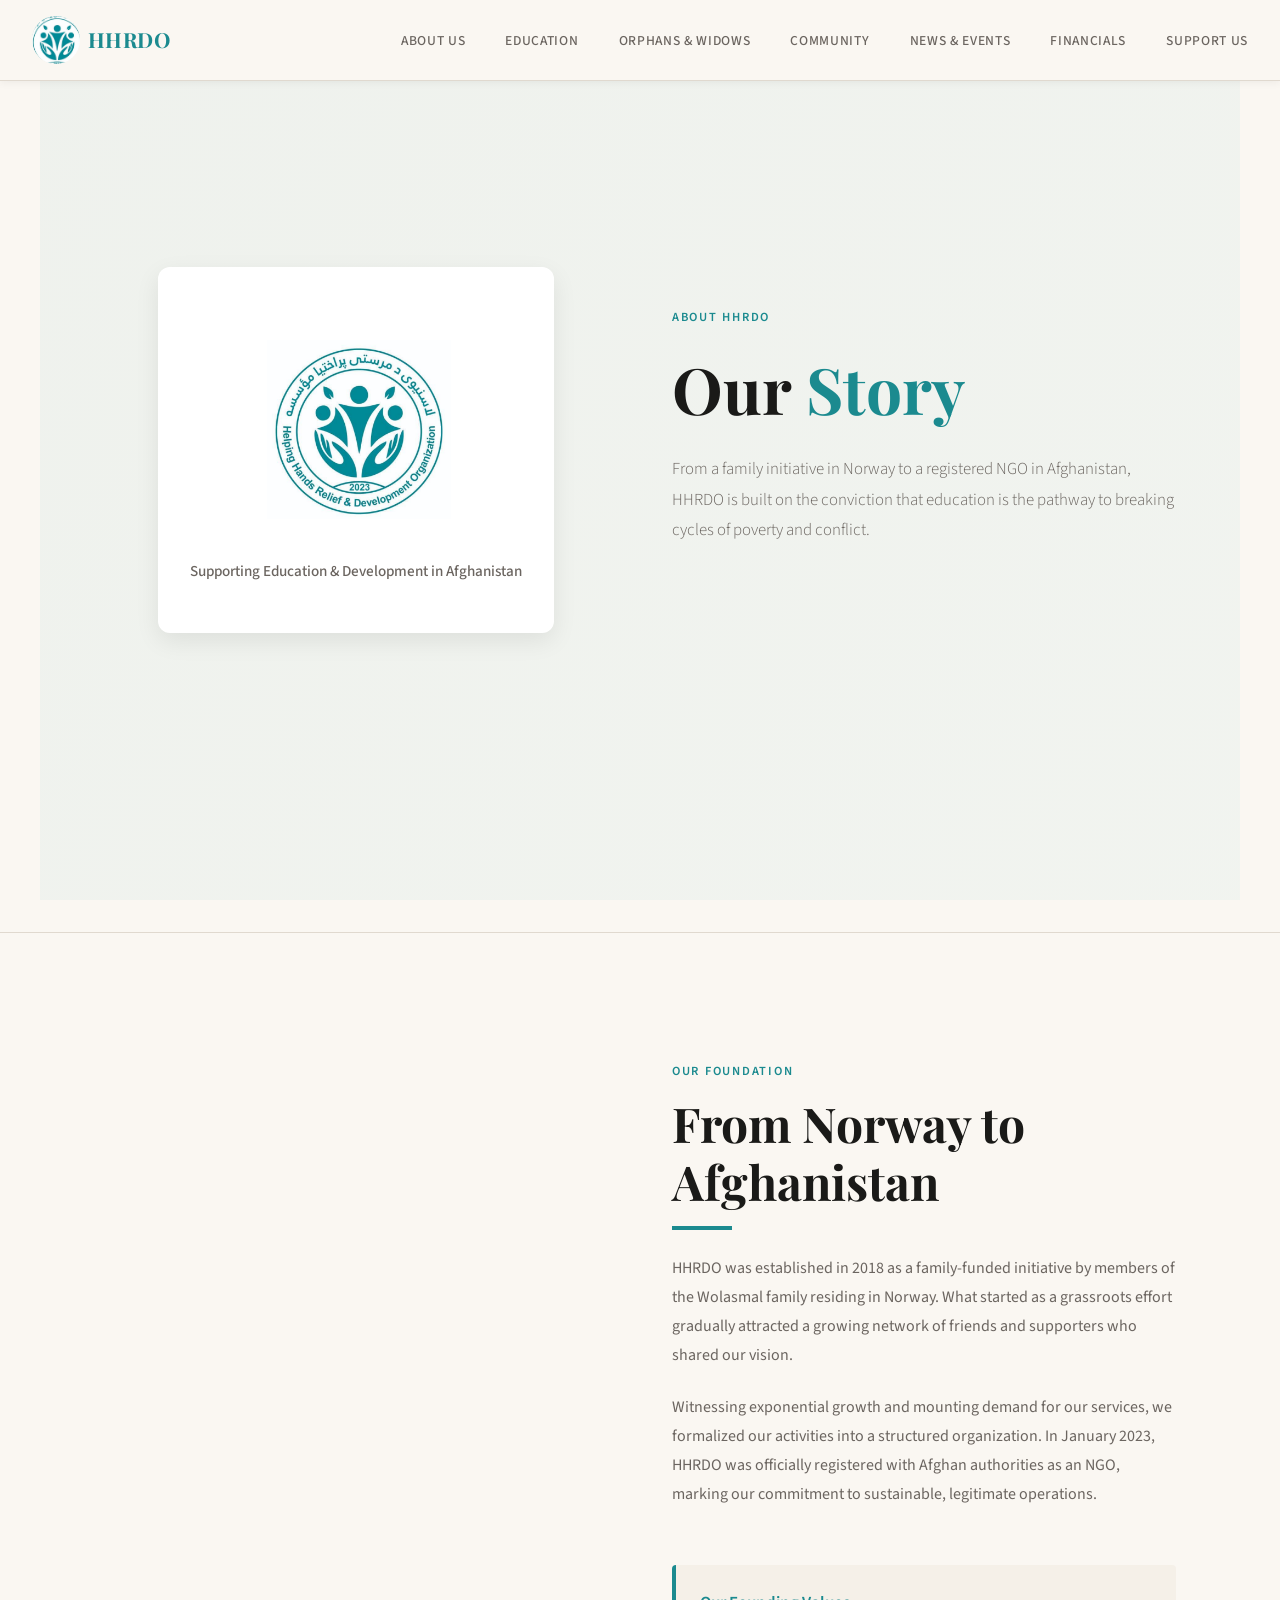
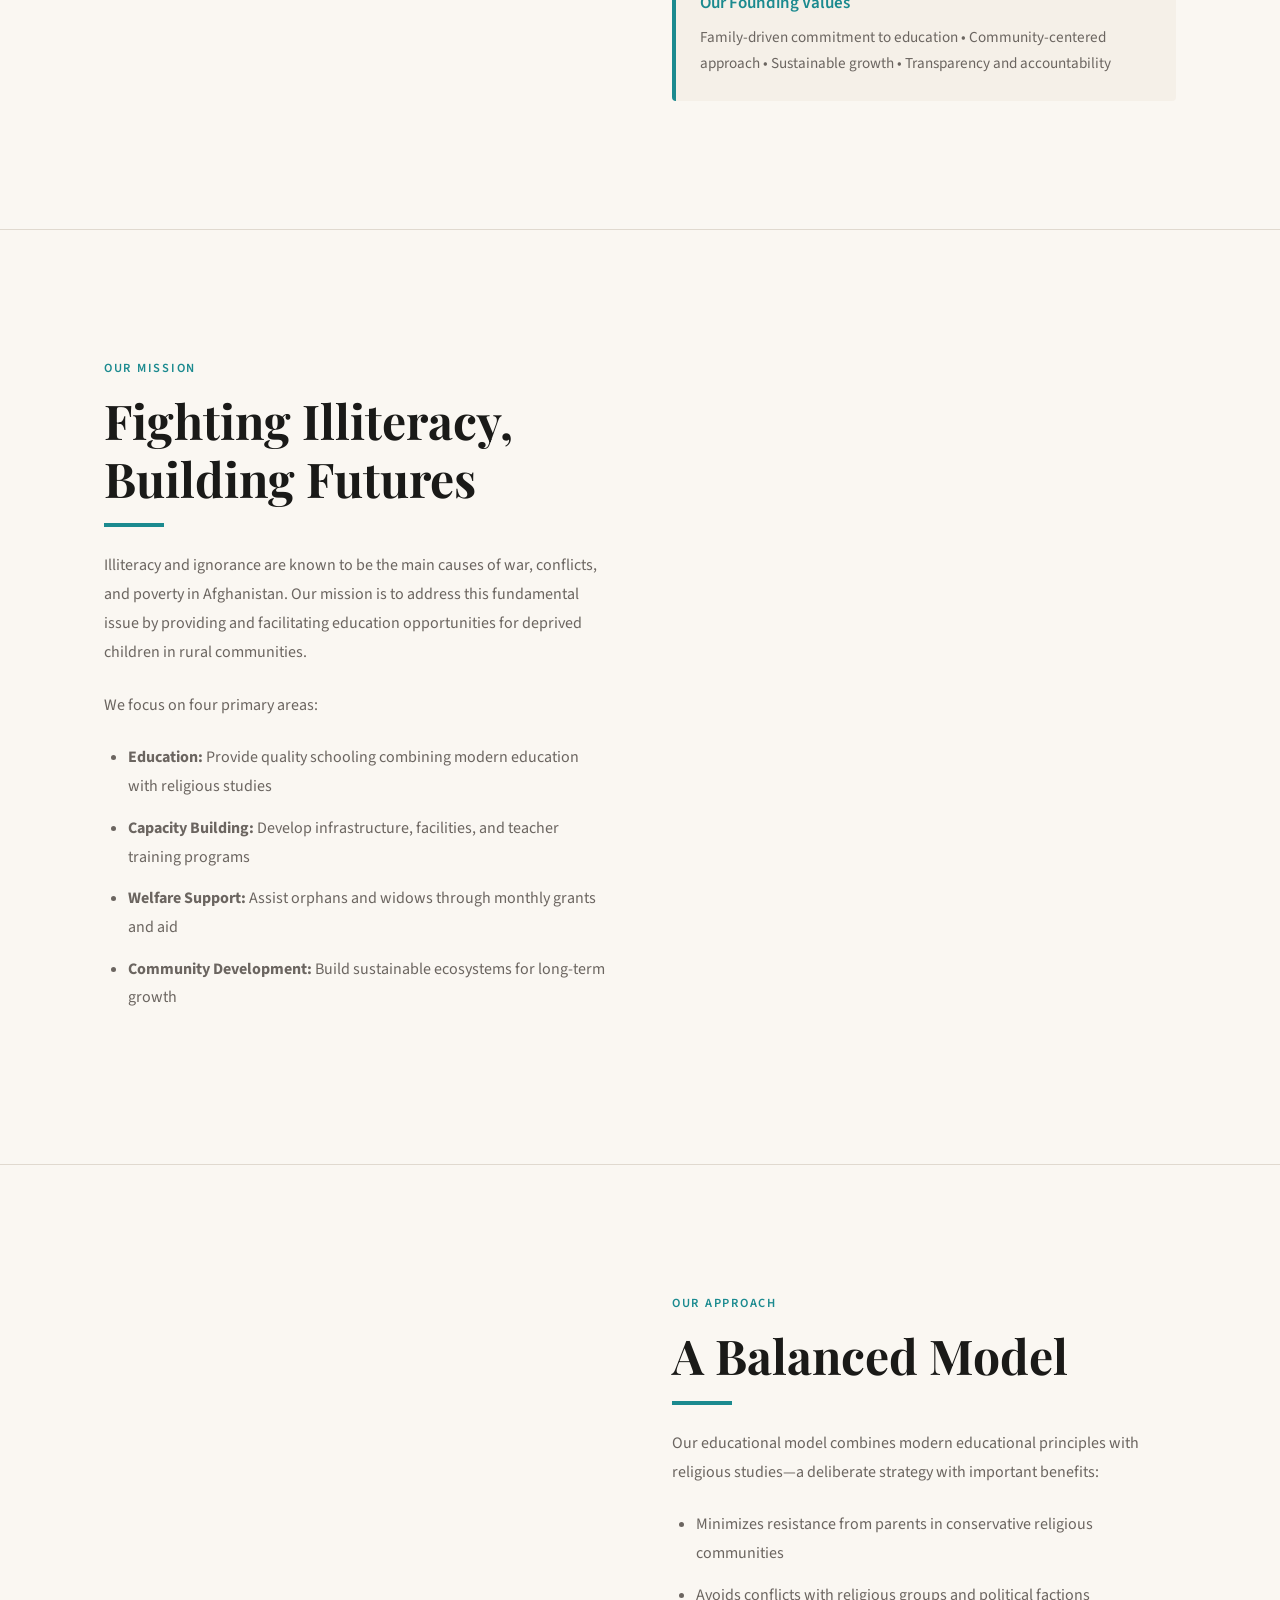
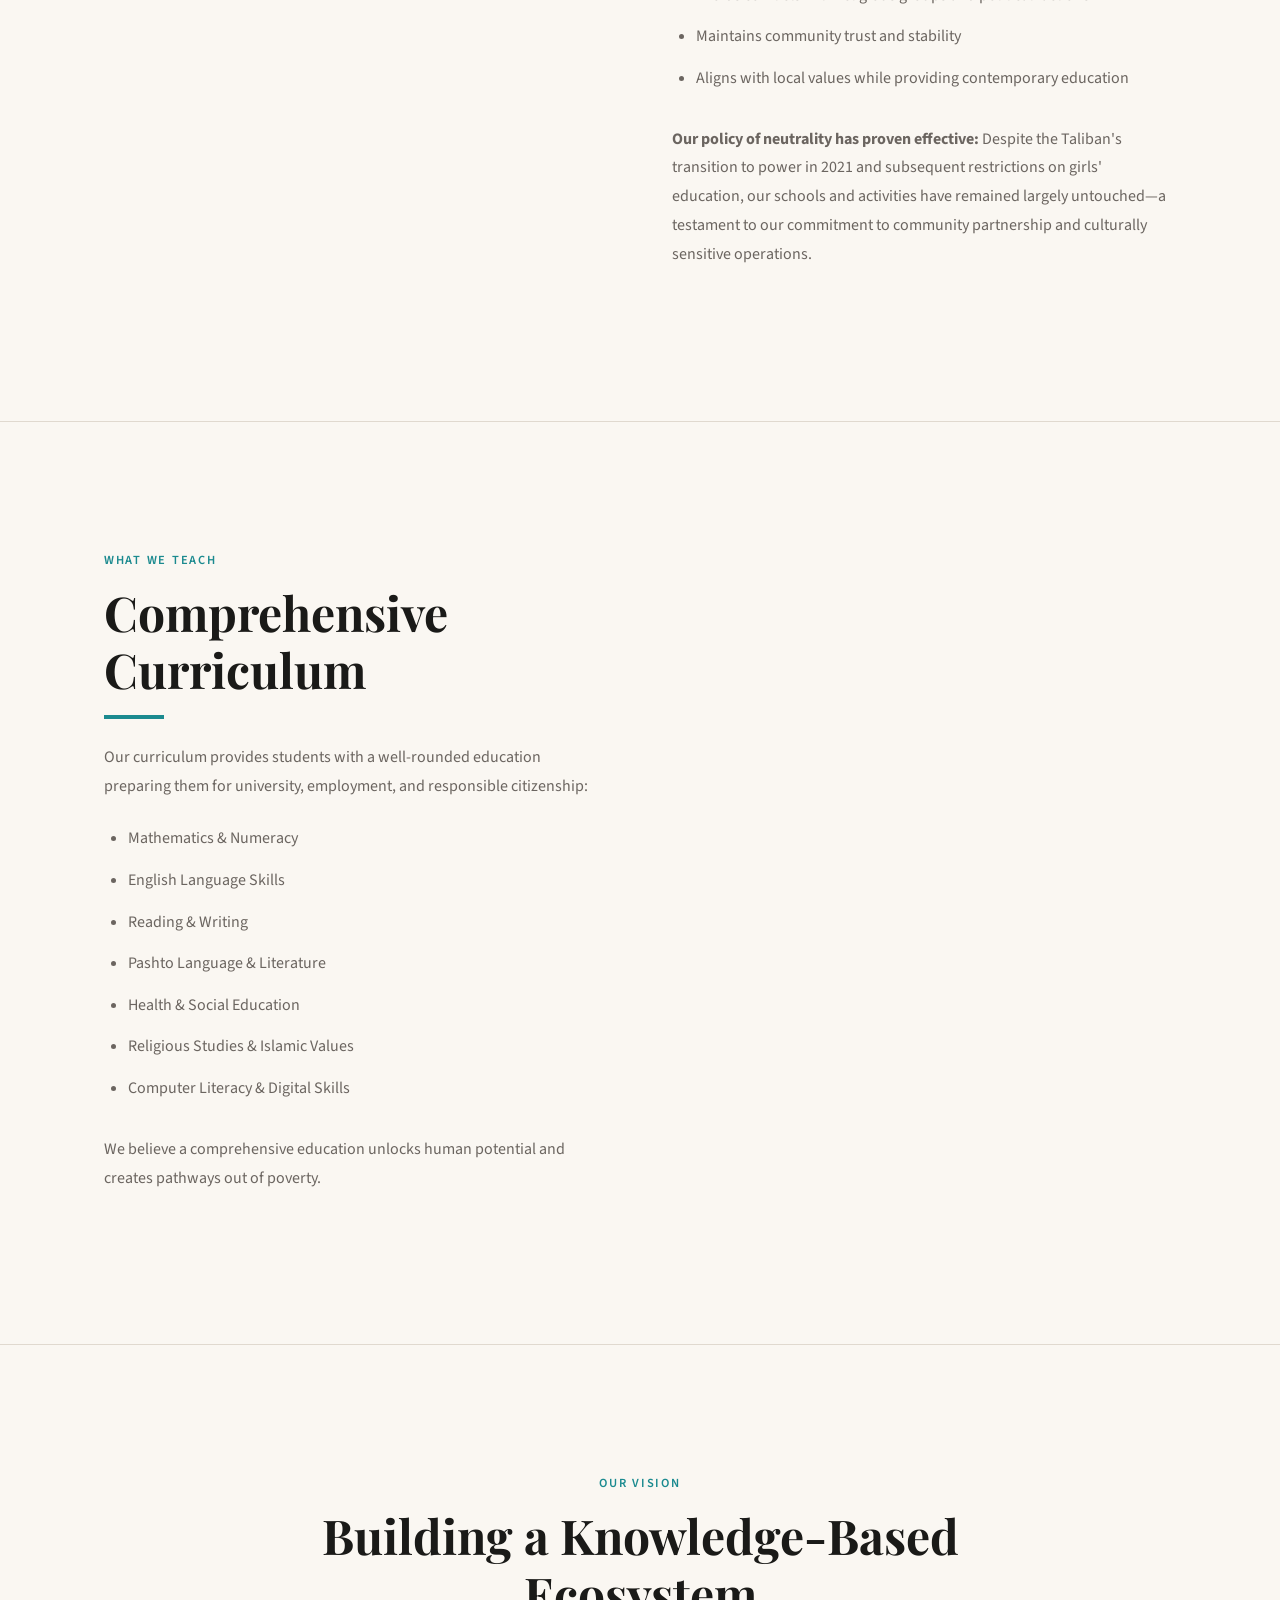
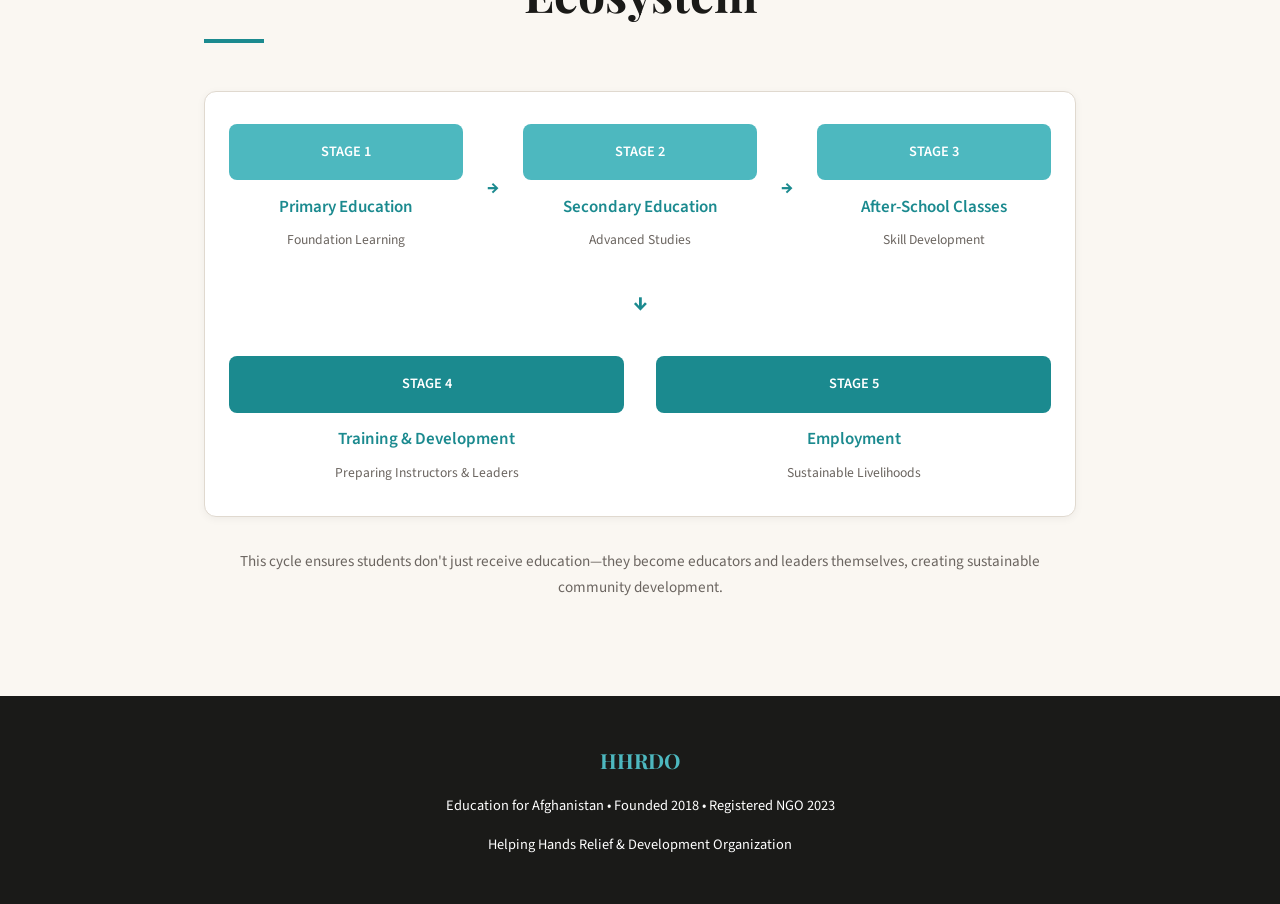
==== commit a28ed731: "Zoom and crop logo emblem for premium institutional branding - Added circular wrapper container (nav" ====
--- a/about.html
+++ b/about.html
@@ -13,7 +13,9 @@
   <!-- NAVIGATION -->
   <nav>
     <a href="index.html" class="nav-logo">
-      <img src="logo.png" alt="HHRDO Logo">
+      <div class="nav-logo-wrapper">
+        <img src="logo.png" alt="HHRDO Logo">
+      </div>
       <span>HHRDO</span>
     </a>
     <ul class="nav-menu">
--- a/css/style.css
+++ b/css/style.css
@@ -46,7 +46,7 @@
 .nav-logo {
   display: flex;
   align-items: center;
-  gap: 0.8rem;
+  gap: 0.5rem;
   font-family: 'Playfair Display', serif;
   font-size: 1.3rem;
   font-weight: 700;
@@ -55,10 +55,24 @@
   text-decoration: none;
 }
 
+.nav-logo-wrapper {
+  width: 48px;
+  height: 48px;
+  border-radius: 50%;
+  overflow: hidden;
+  display: flex;
+  align-items: center;
+  justify-content: center;
+  flex-shrink: 0;
+}
+
 .nav-logo img {
-  width: 40px;
-  height: 40px;
-  border-radius: 50%;
+  width: 48px;
+  height: 48px;
+  object-fit: cover;
+  object-position: center;
+  display: block;
+  transform: scale(1.5);
 }
 
 .nav-menu {
@@ -349,6 +363,10 @@
   transform: translateY(-8px);
   box-shadow: 0 12px 32px rgba(0, 0, 0, 0.12);
   border-color: var(--teal);
+}
+
+.impact-card:hover svg {
+  transform: scale(1.1);
 }
 
 .impact-icon {
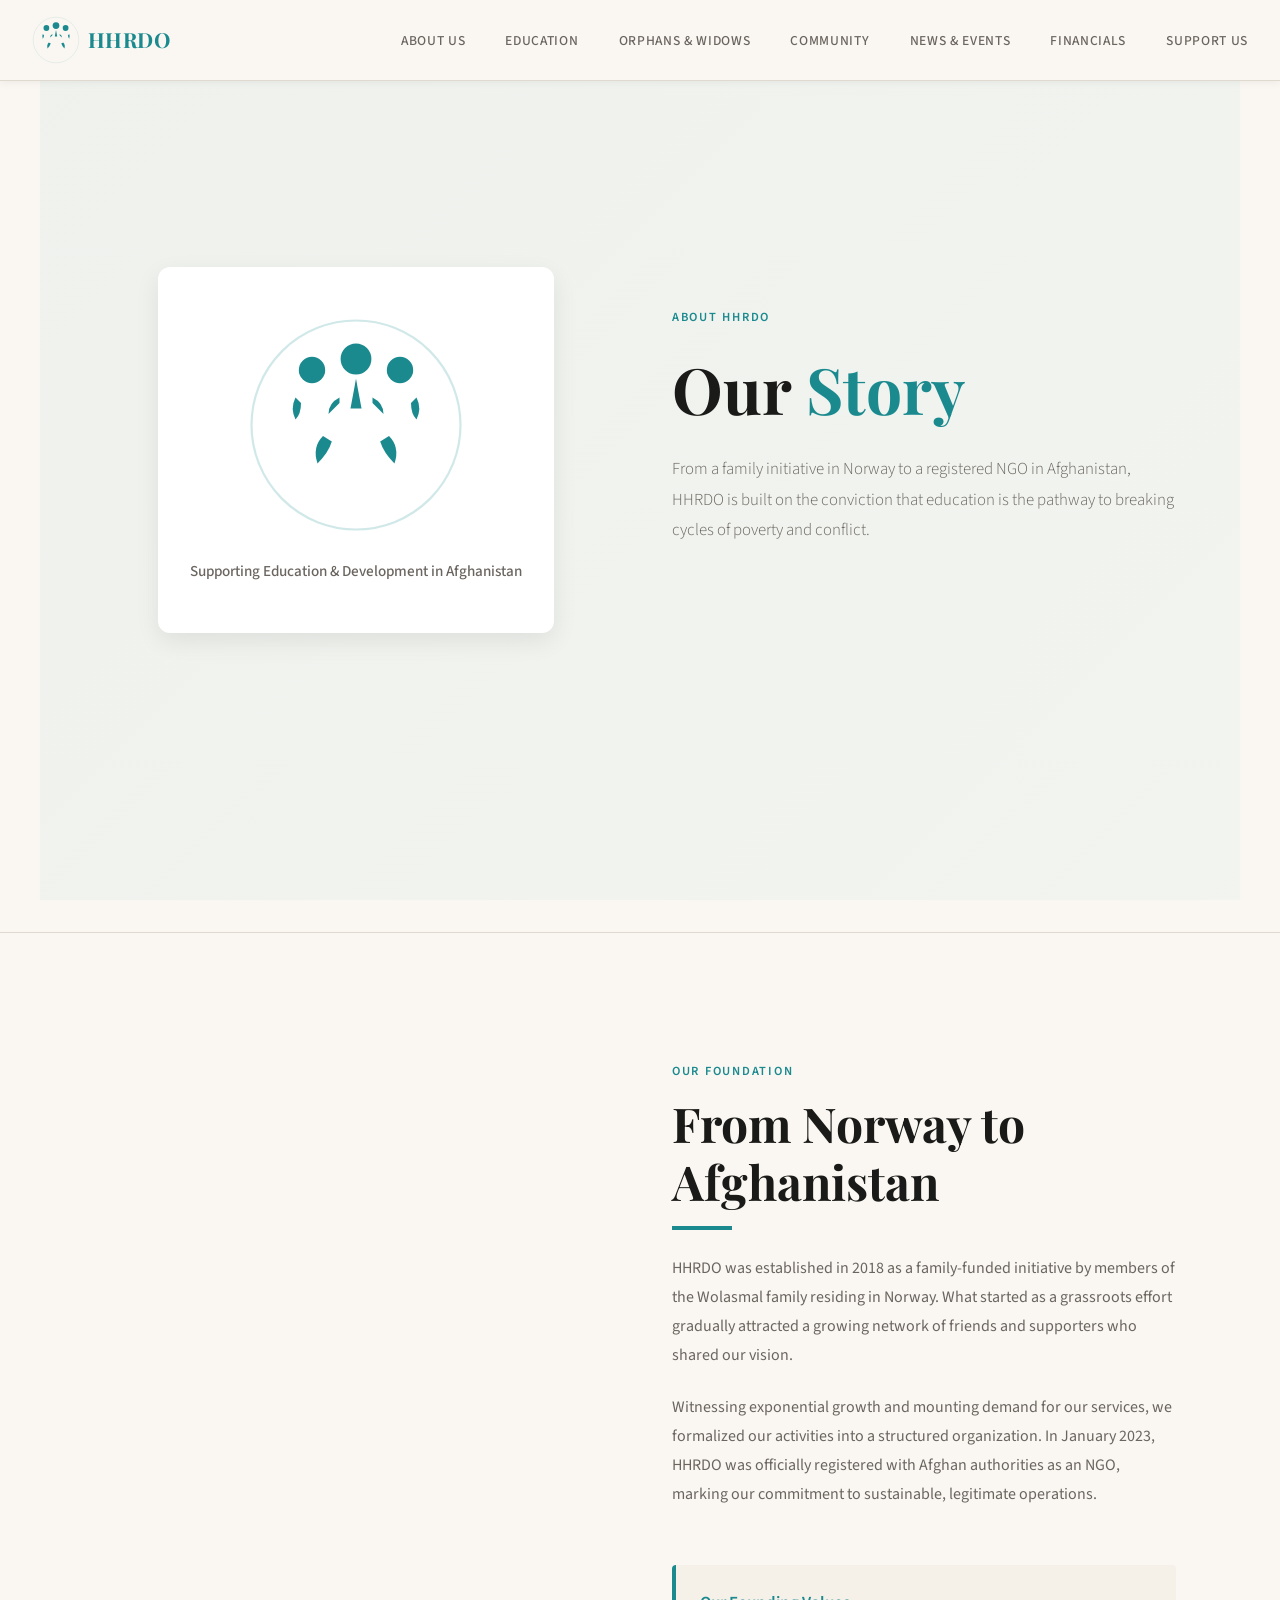
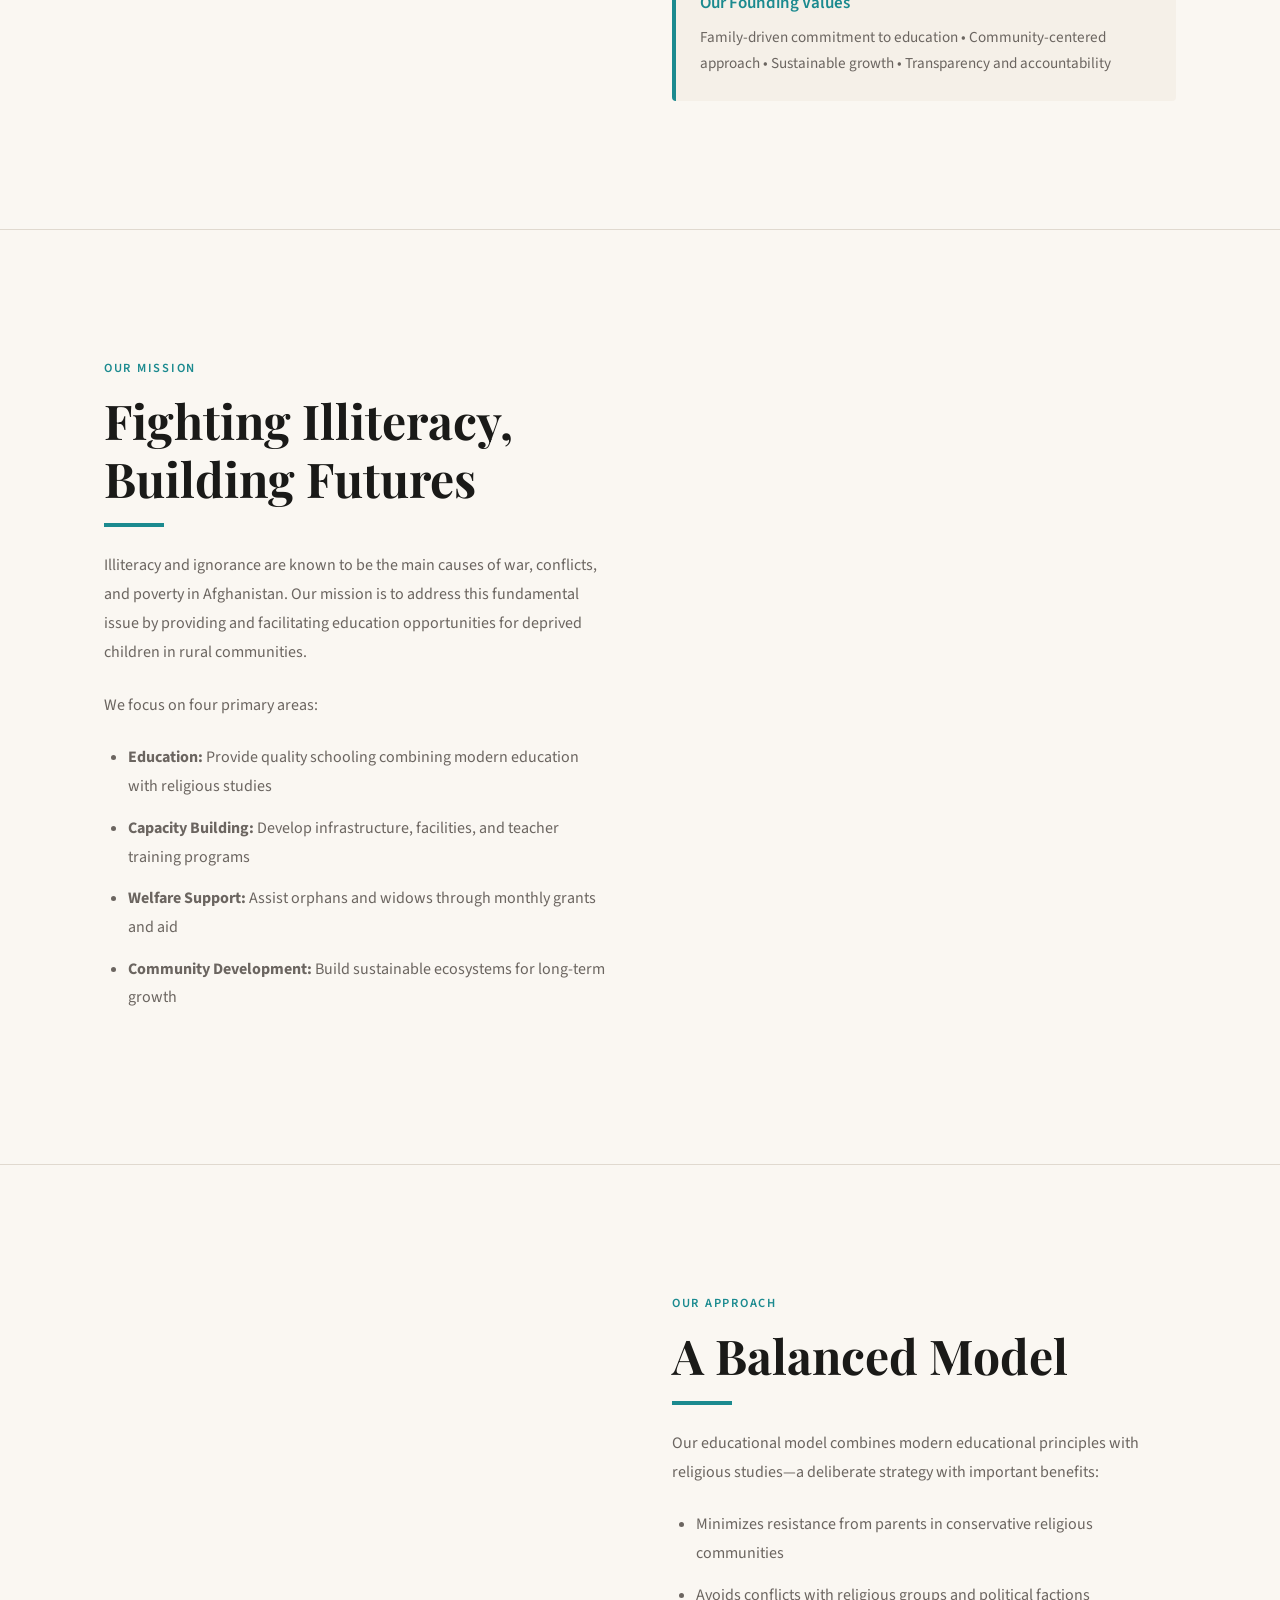
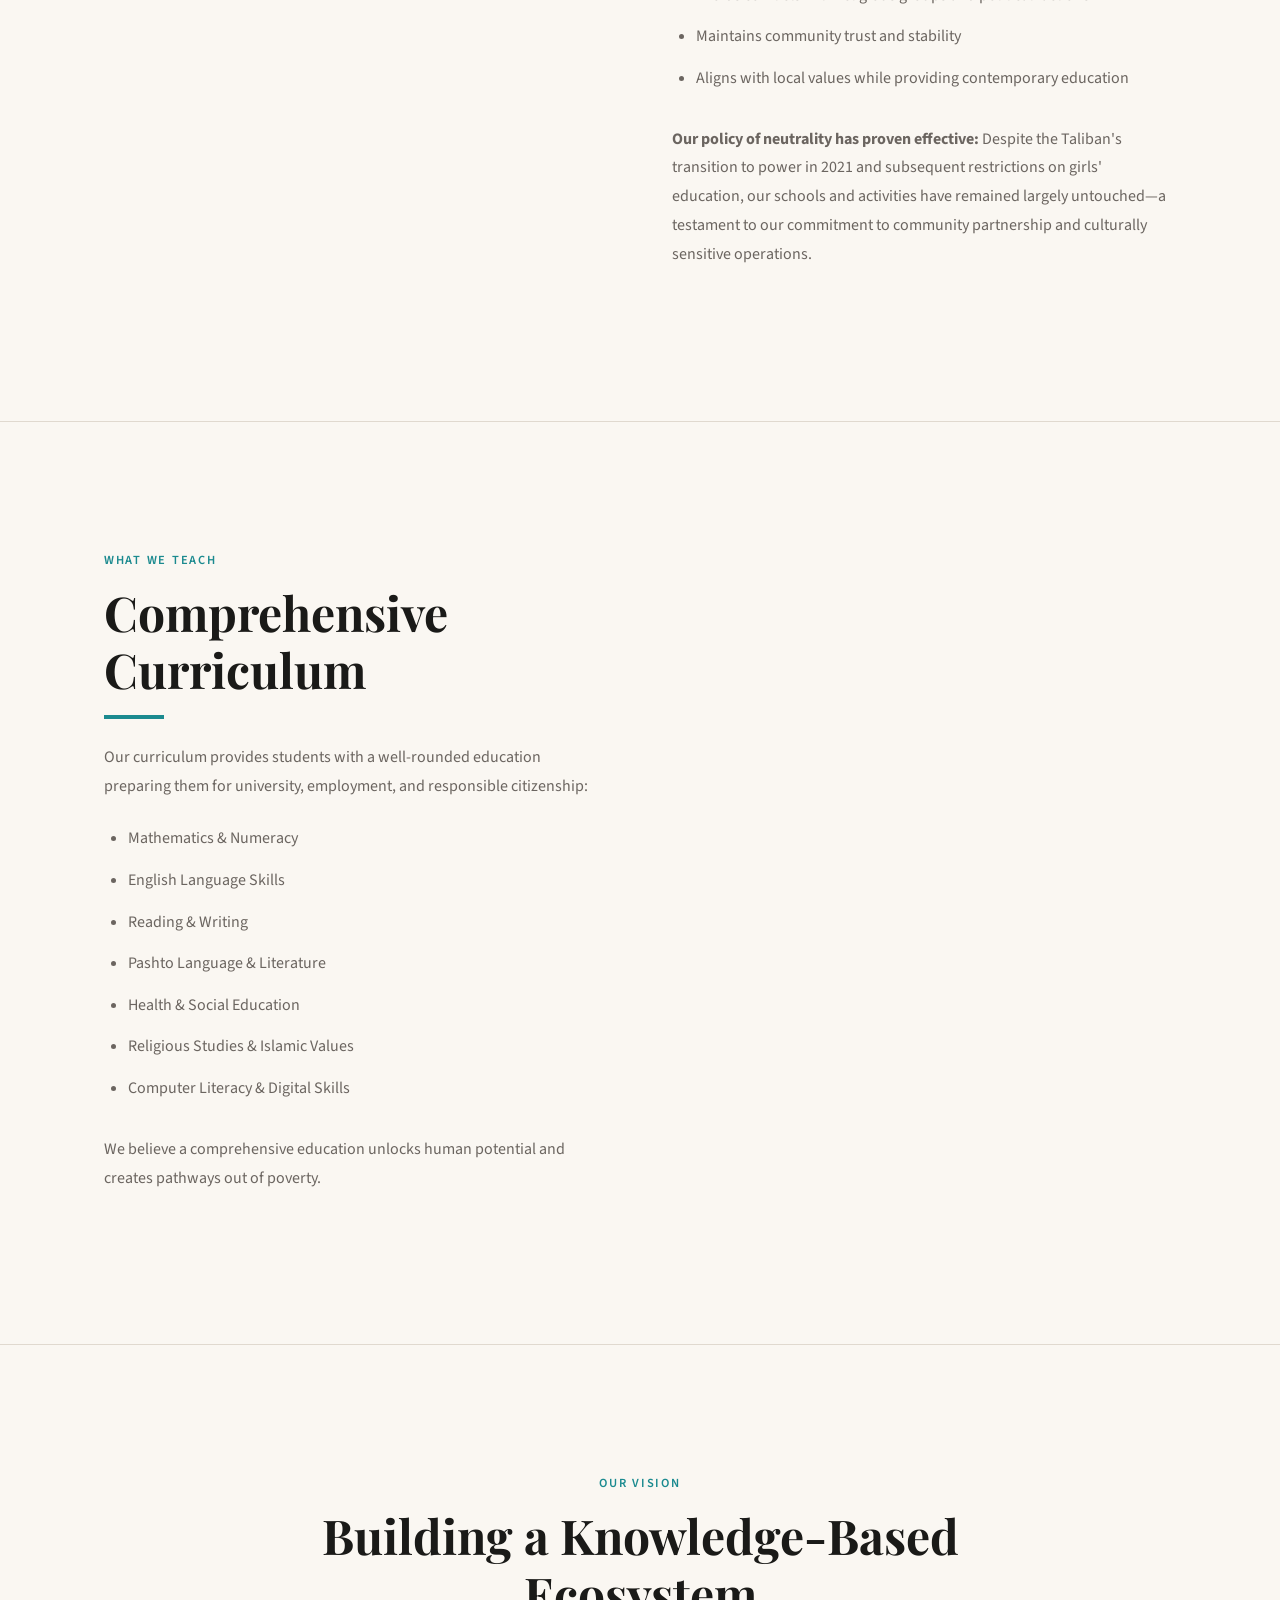
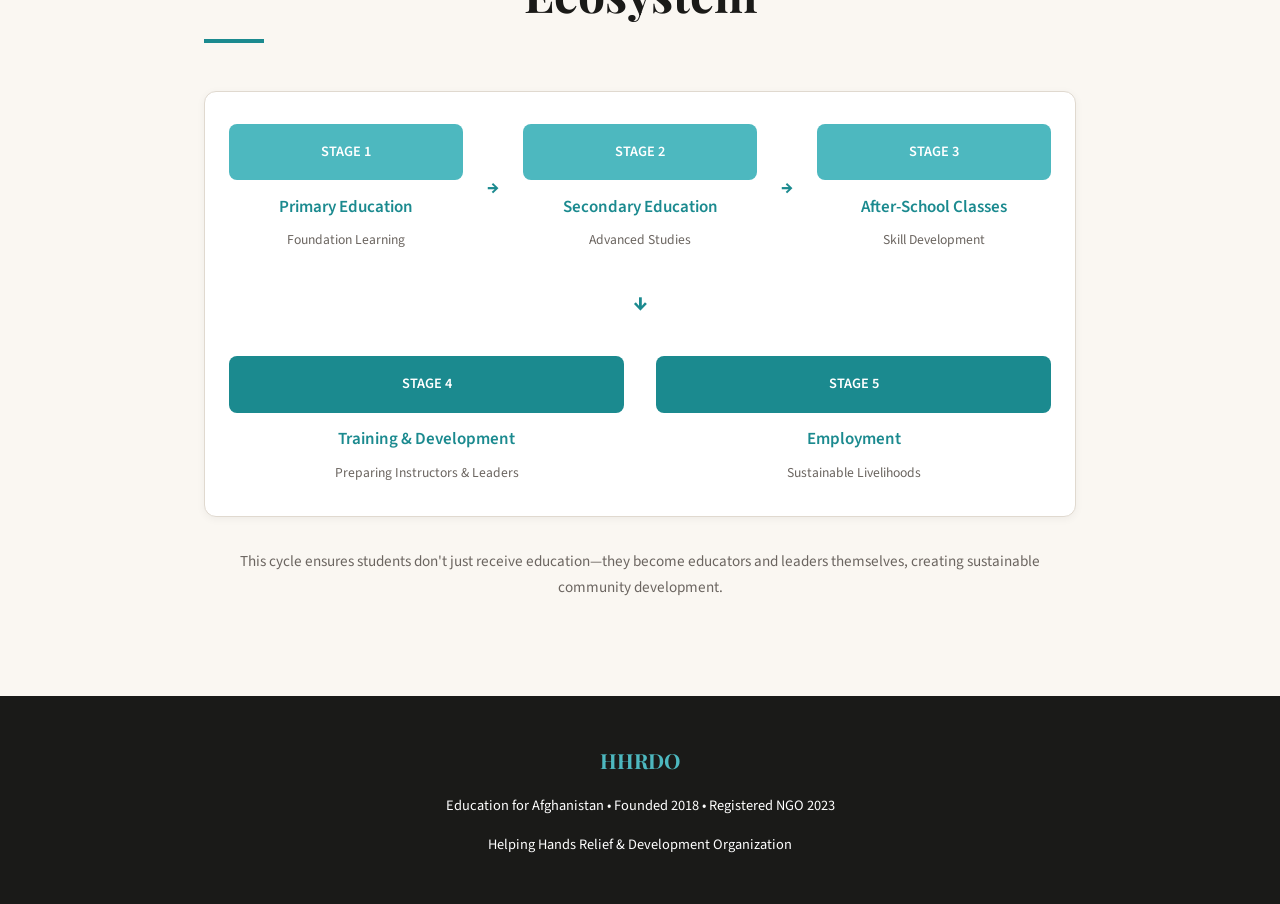
==== commit 2887129e: "Rewrite logo implementation with clean SVG and simple CSS - Created new logo.svg with vector-based e" ====
--- a/about.html
+++ b/about.html
@@ -14,7 +14,7 @@
   <nav>
     <a href="index.html" class="nav-logo">
       <div class="nav-logo-wrapper">
-        <img src="logo.png" alt="HHRDO Logo">
+        <img src="logo.svg" alt="HHRDO Logo">
       </div>
       <span>HHRDO</span>
     </a>
@@ -44,7 +44,7 @@
     <div class="hero-image">
       <div class="hero-placeholder">
         <div class="logo-display">
-          <img src="logo.png" alt="HHRDO Logo">
+          <img src="logo.svg" alt="HHRDO Logo">
         </div>
         <p>Supporting Education & Development in Afghanistan</p>
       </div>
--- a/css/style.css
+++ b/css/style.css
@@ -58,21 +58,15 @@
 .nav-logo-wrapper {
   width: 48px;
   height: 48px;
-  border-radius: 50%;
-  overflow: hidden;
-  display: flex;
-  align-items: center;
-  justify-content: center;
   flex-shrink: 0;
 }
 
 .nav-logo img {
   width: 48px;
   height: 48px;
-  object-fit: cover;
+  display: block;
+  object-fit: contain;
   object-position: center;
-  display: block;
-  transform: scale(1.5);
 }
 
 .nav-menu {
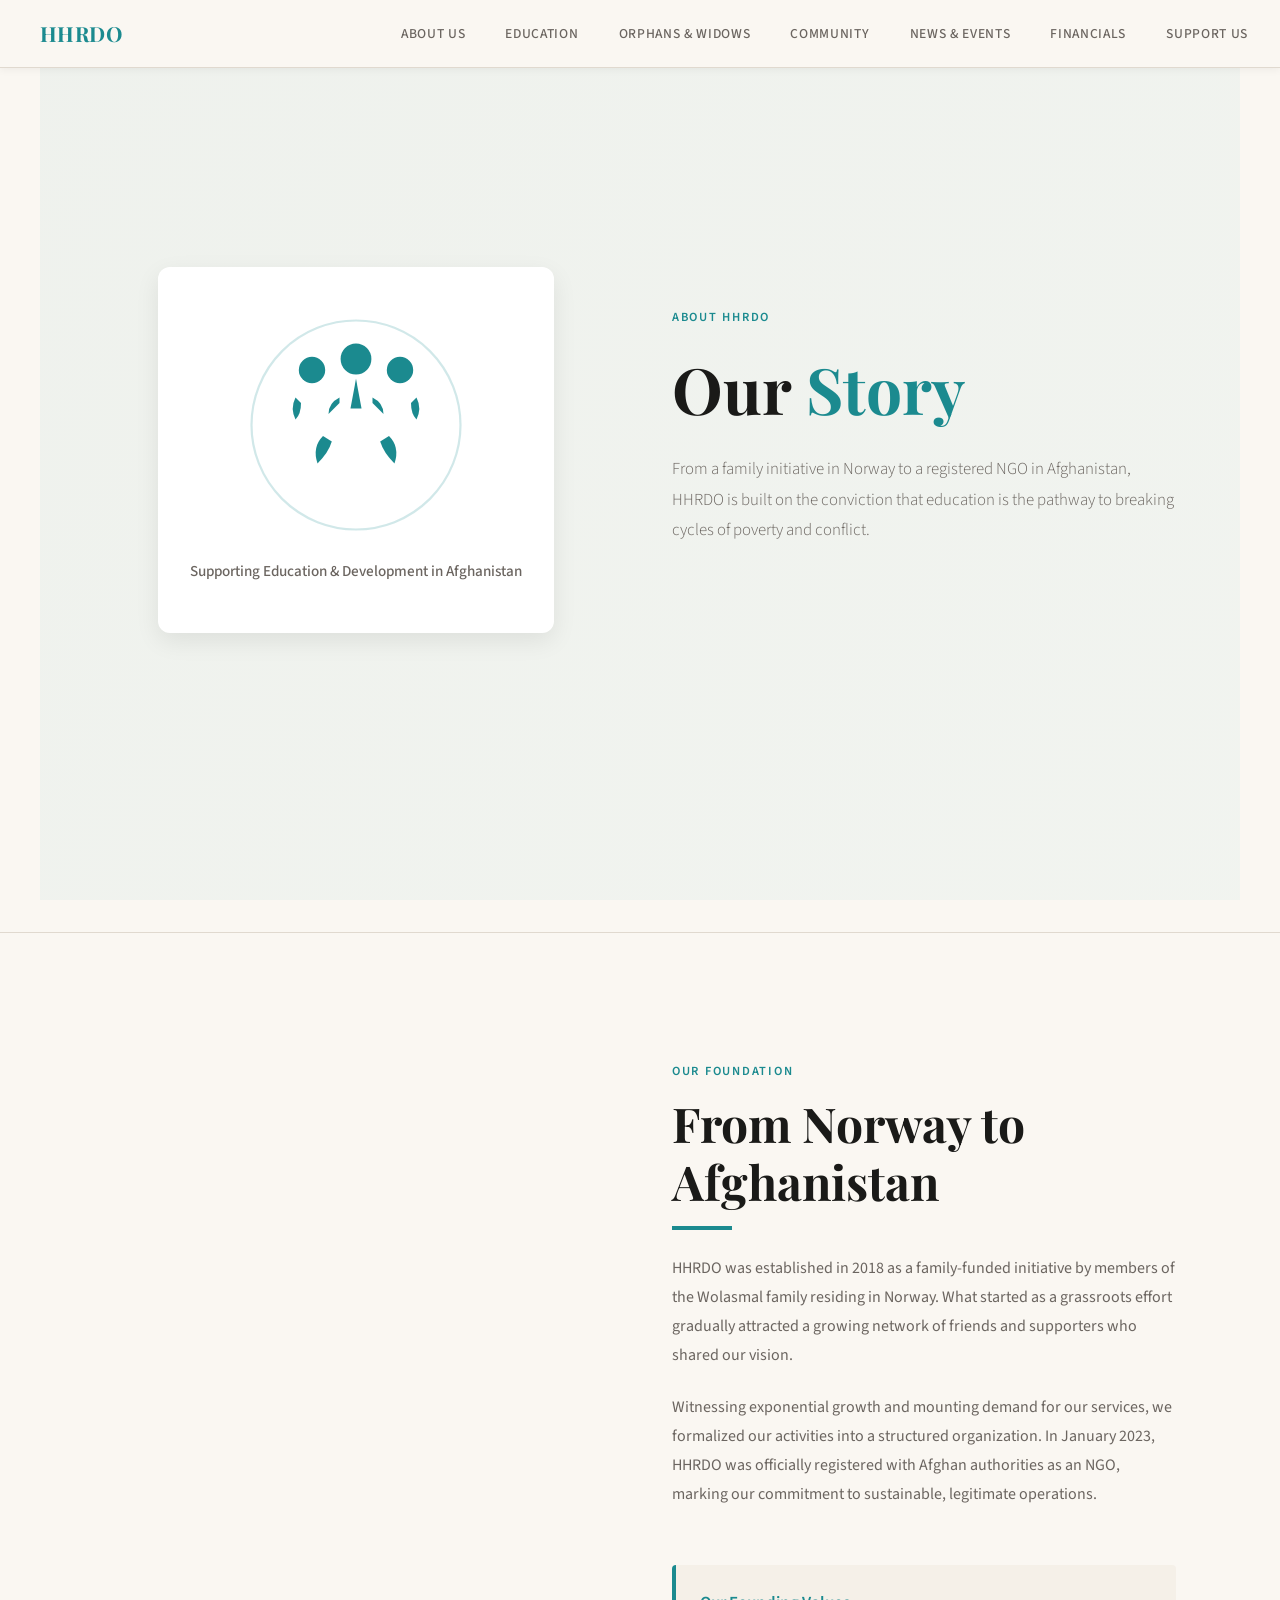
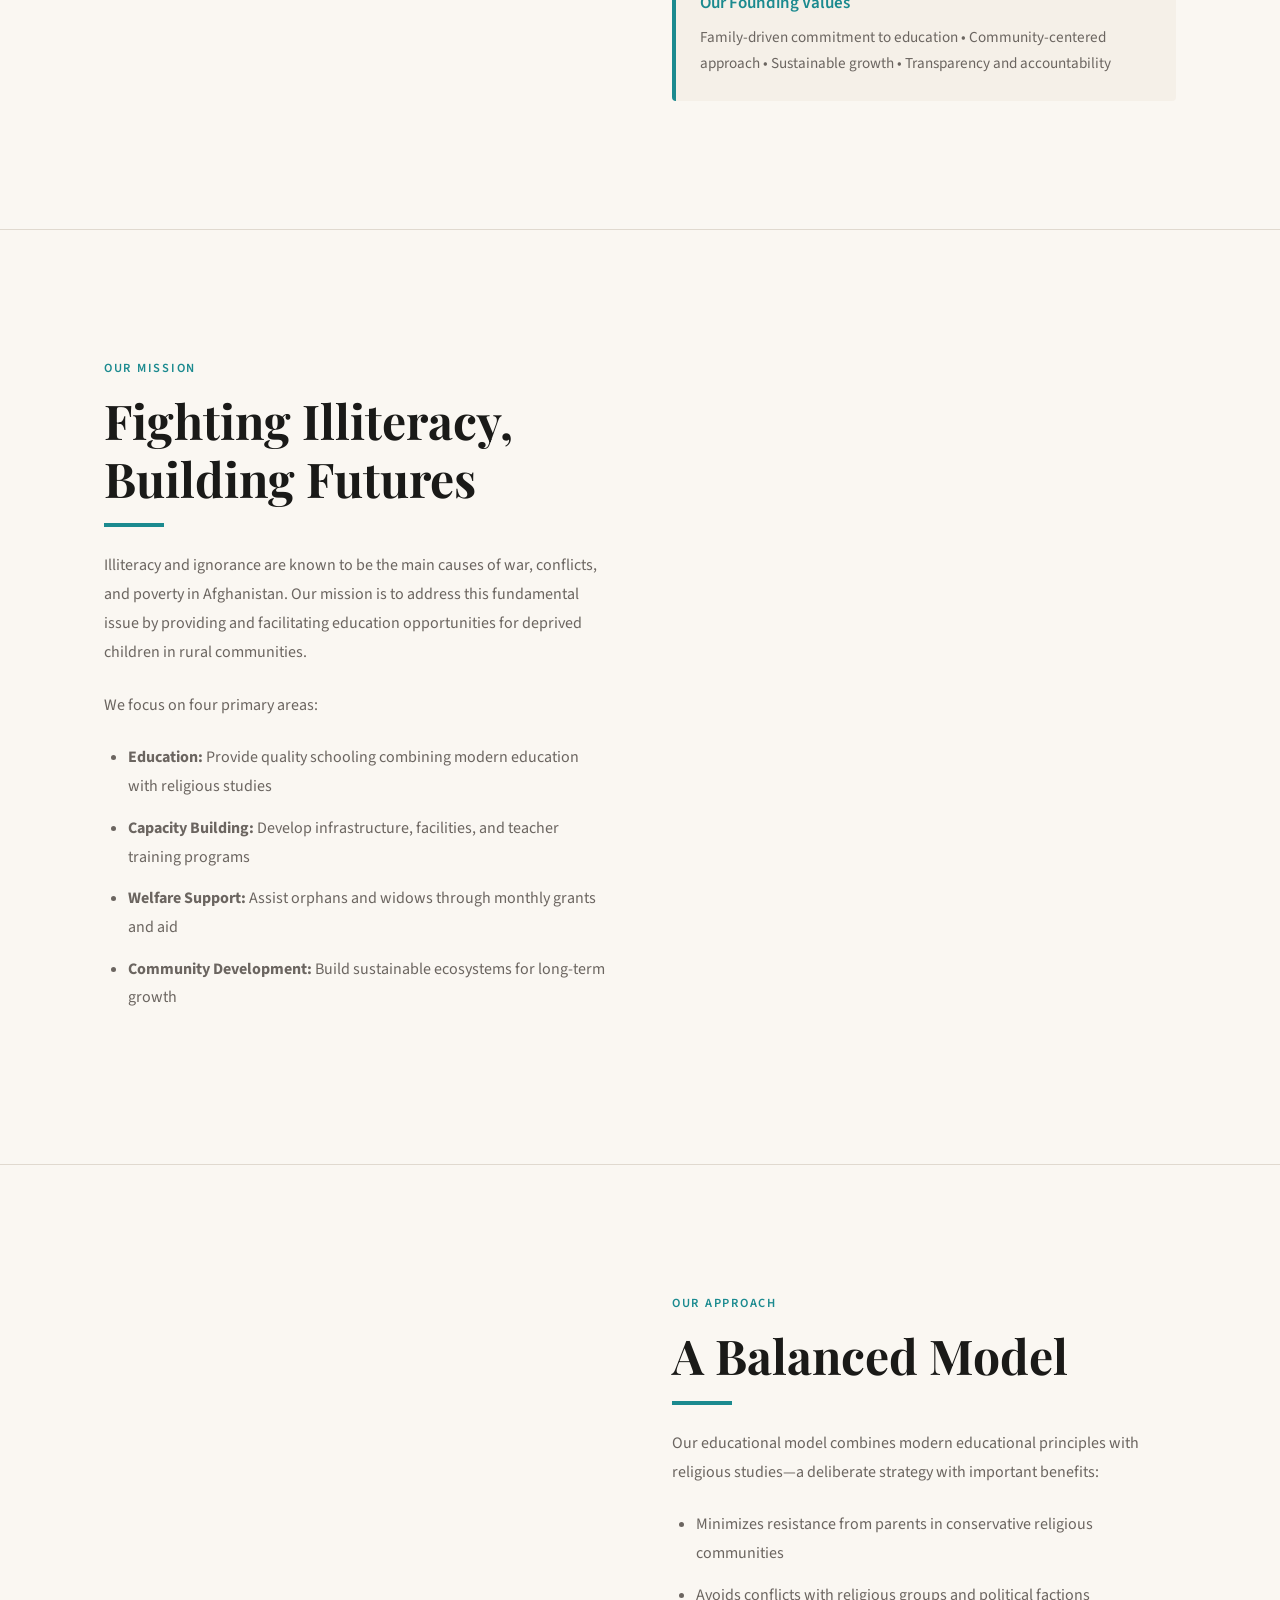
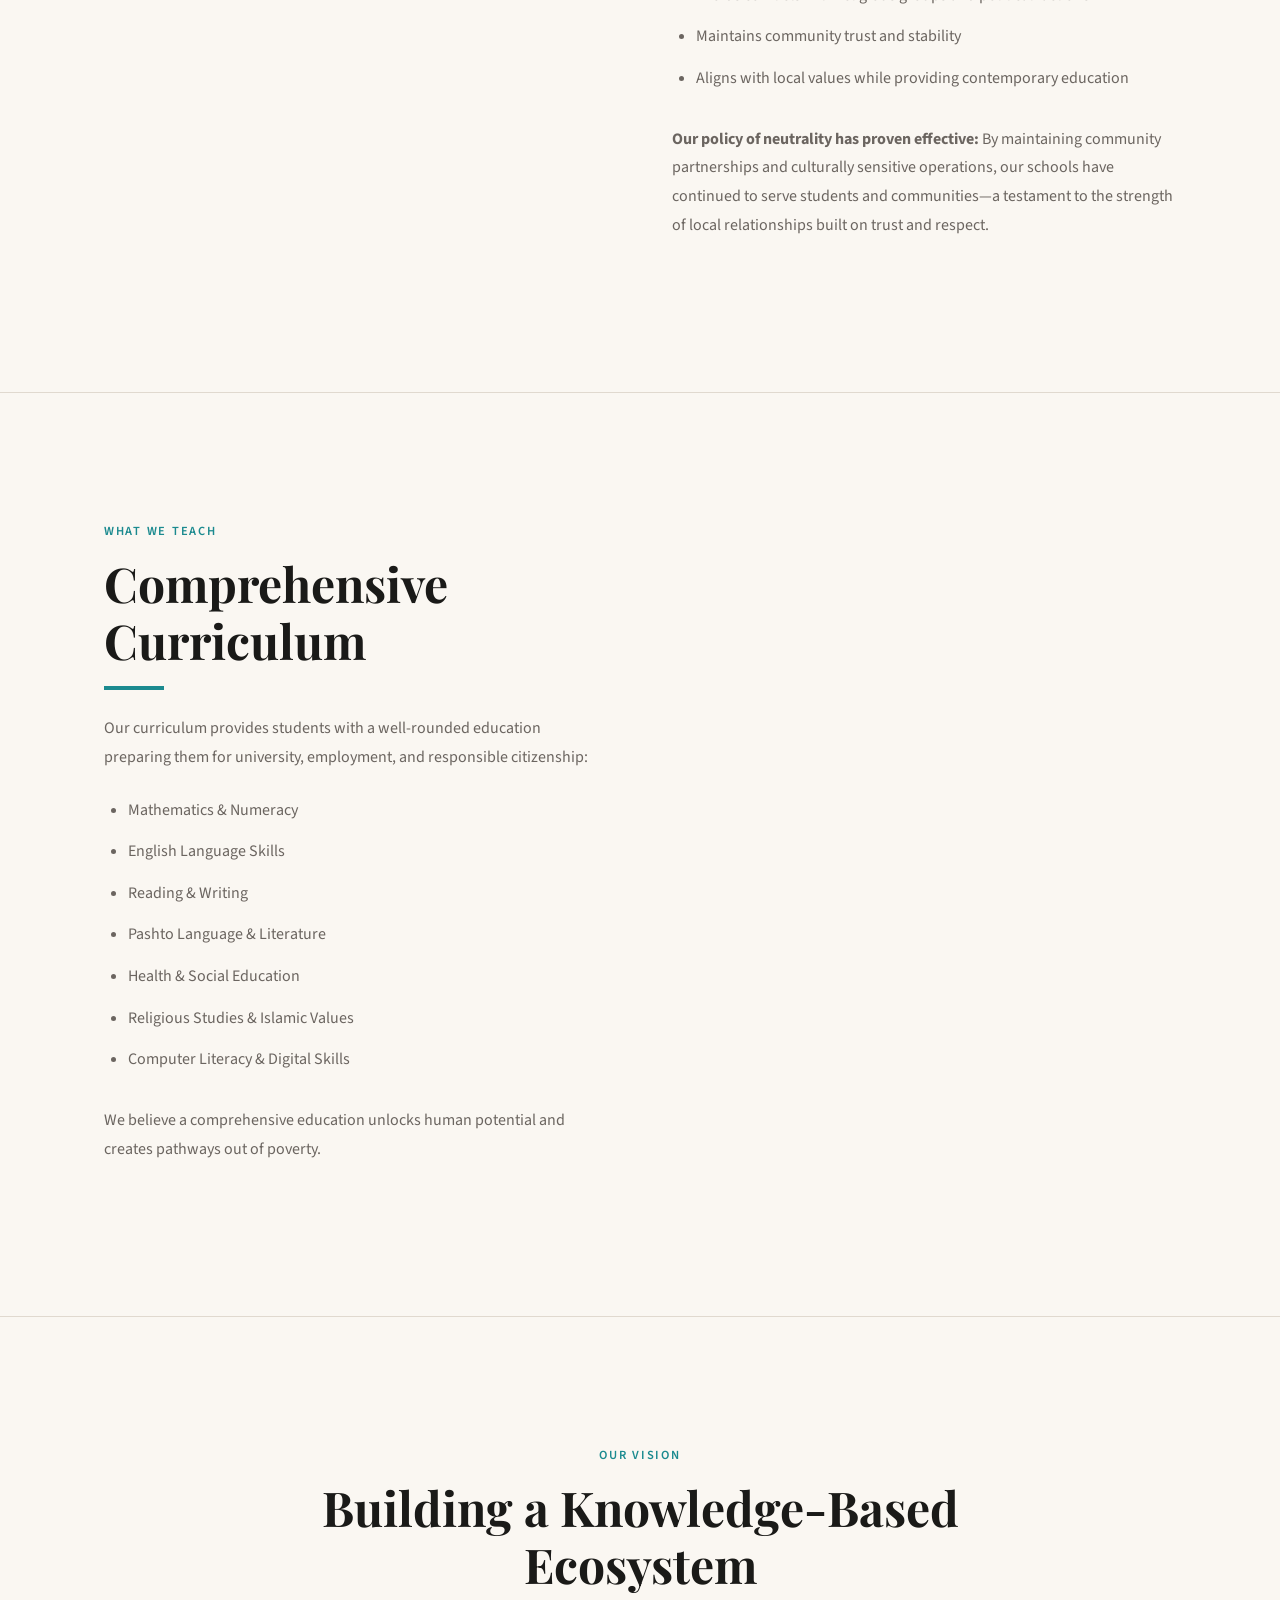
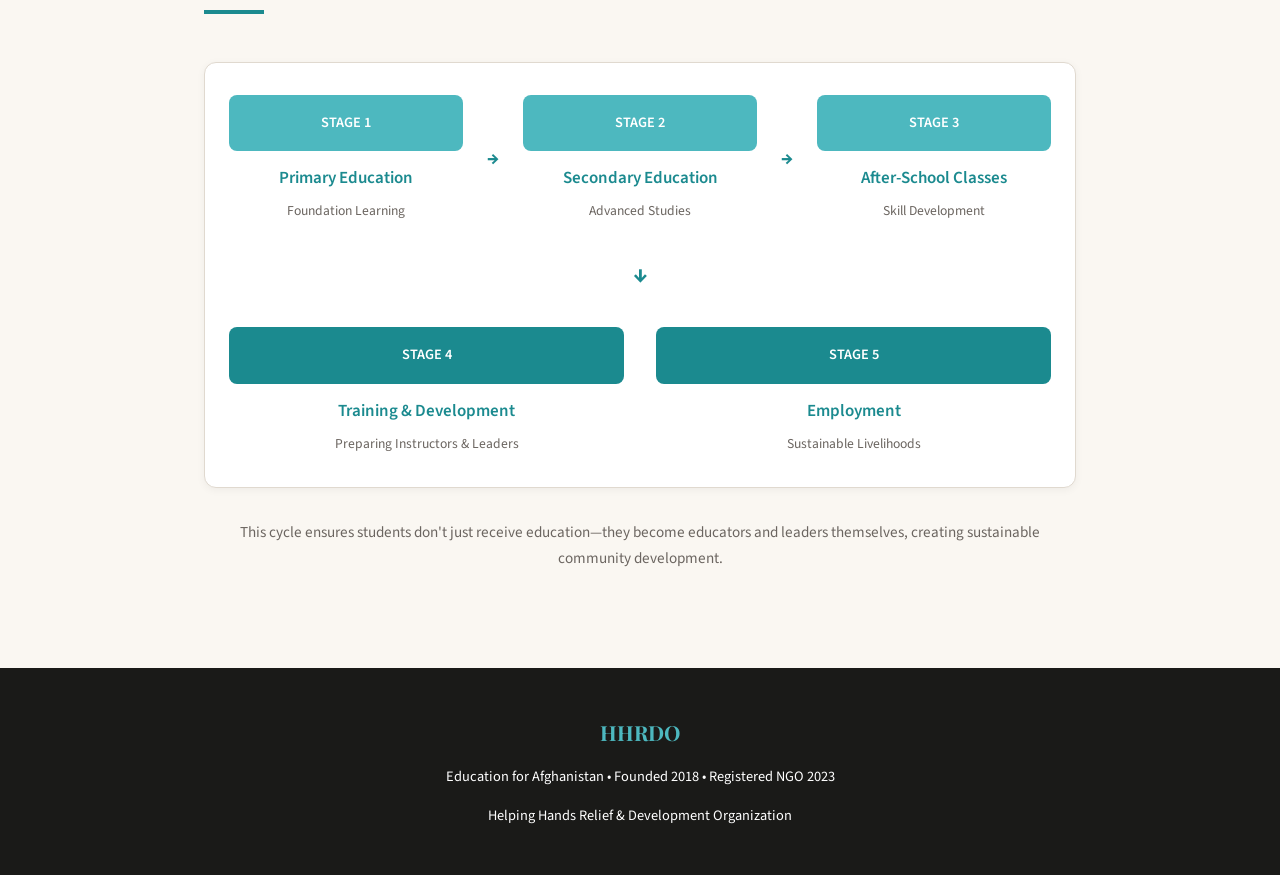
==== commit 31abf46c: "Remove political references about Taliban restrictions - Replaced specific political references with" ====
--- a/about.html
+++ b/about.html
@@ -112,7 +112,7 @@
         <li>Aligns with local values while providing contemporary education</li>
       </ul>
       <p class="section-body" style="margin-top: 2rem;">
-        <strong>Our policy of neutrality has proven effective:</strong> Despite the Taliban's transition to power in 2021 and subsequent restrictions on girls' education, our schools and activities have remained largely untouched—a testament to our commitment to community partnership and culturally sensitive operations.
+        <strong>Our policy of neutrality has proven effective:</strong> By maintaining community partnerships and culturally sensitive operations, our schools have continued to serve students and communities—a testament to the strength of local relationships built on trust and respect.
       </p>
     </div>
     <div></div>
--- a/css/style.css
+++ b/css/style.css
@@ -55,13 +55,7 @@
   text-decoration: none;
 }
 
-.nav-logo-wrapper {
-  width: 48px;
-  height: 48px;
-  flex-shrink: 0;
-}
-
-.nav-logo img {
+.nav-logo-img {
   width: 48px;
   height: 48px;
   display: block;
